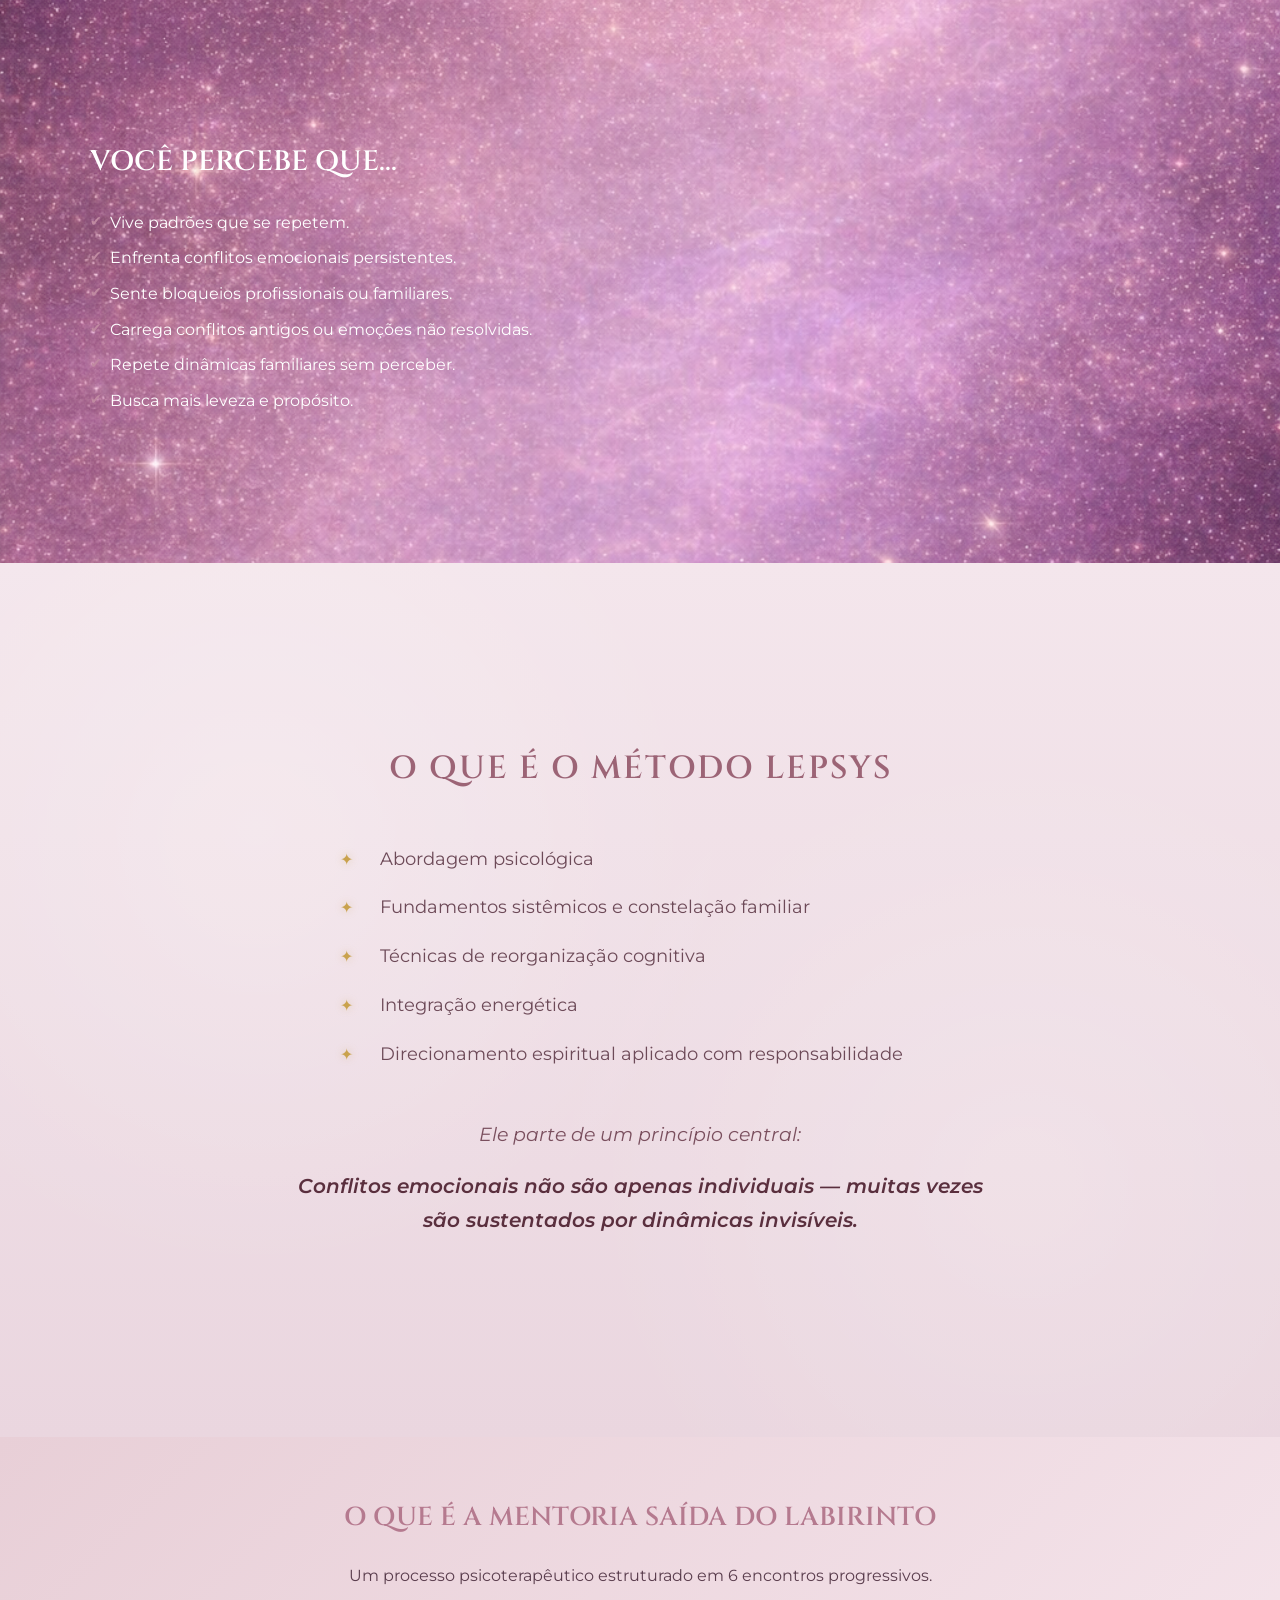
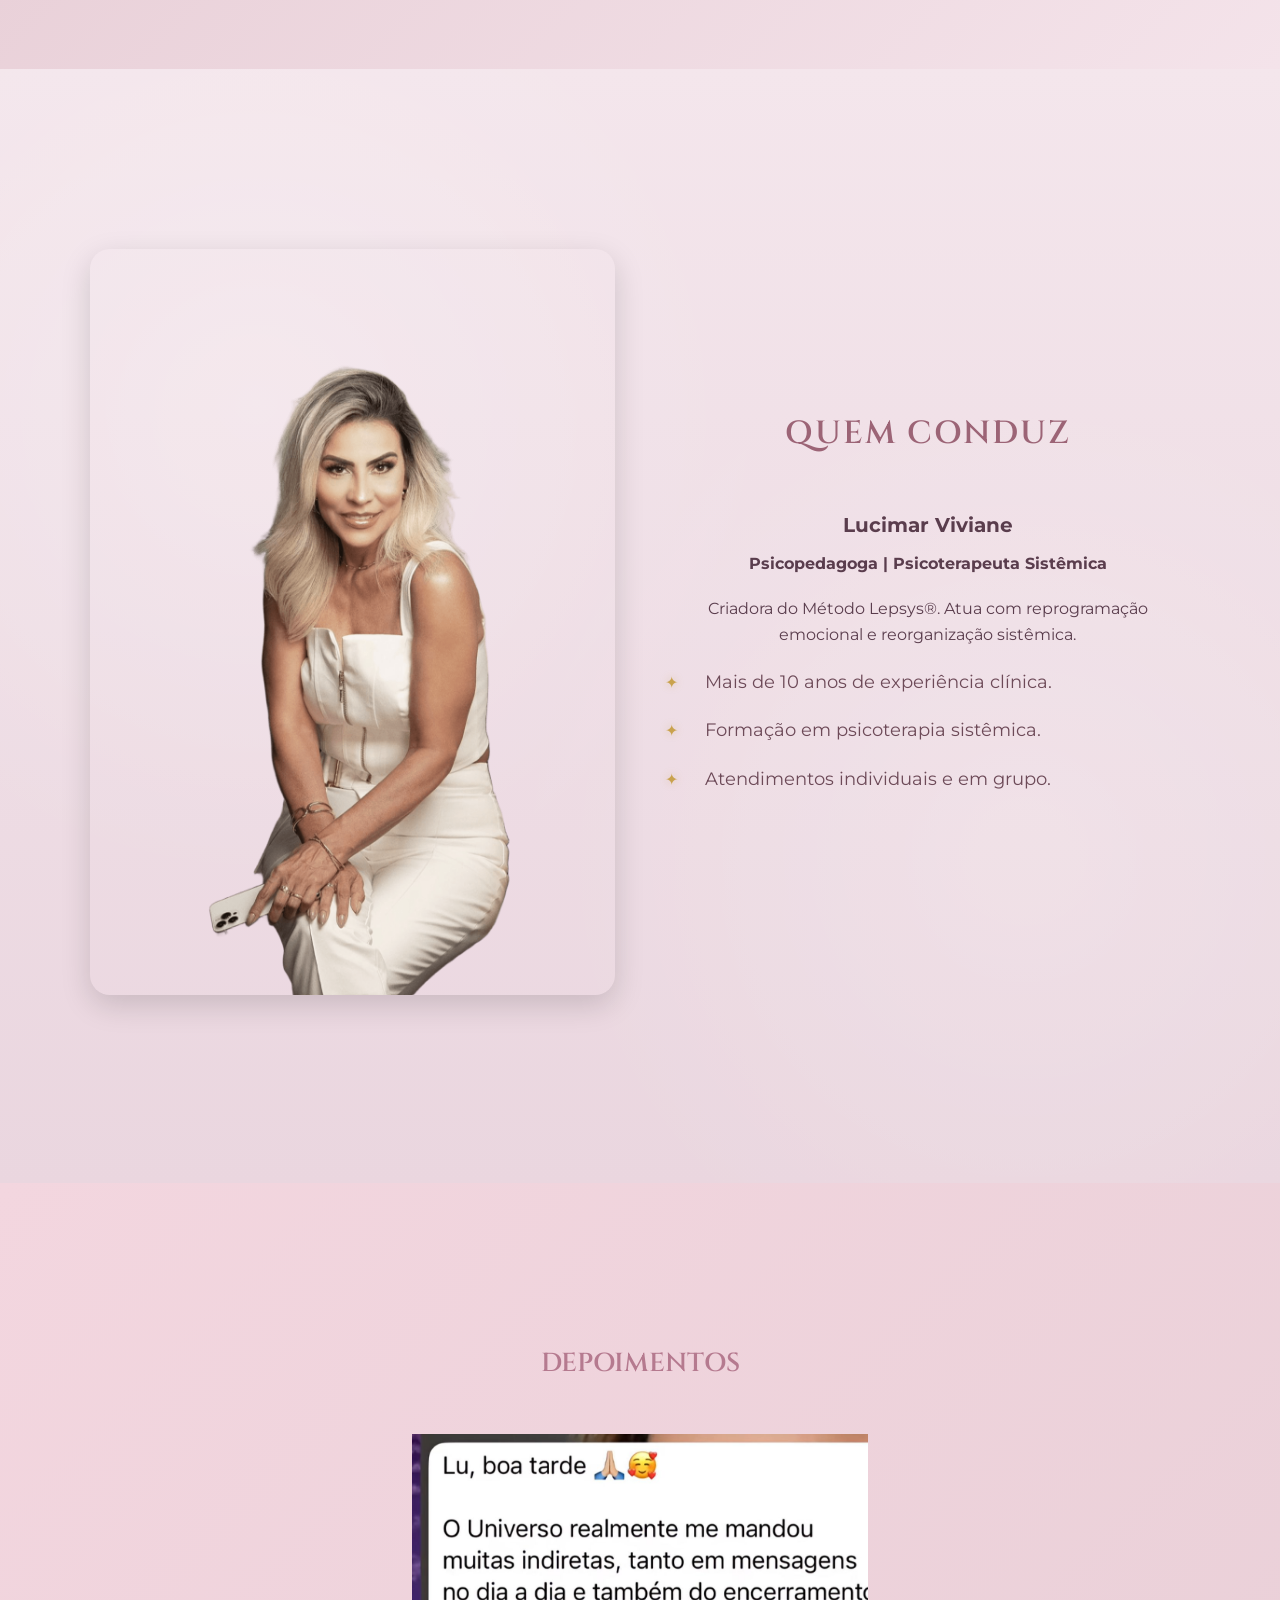
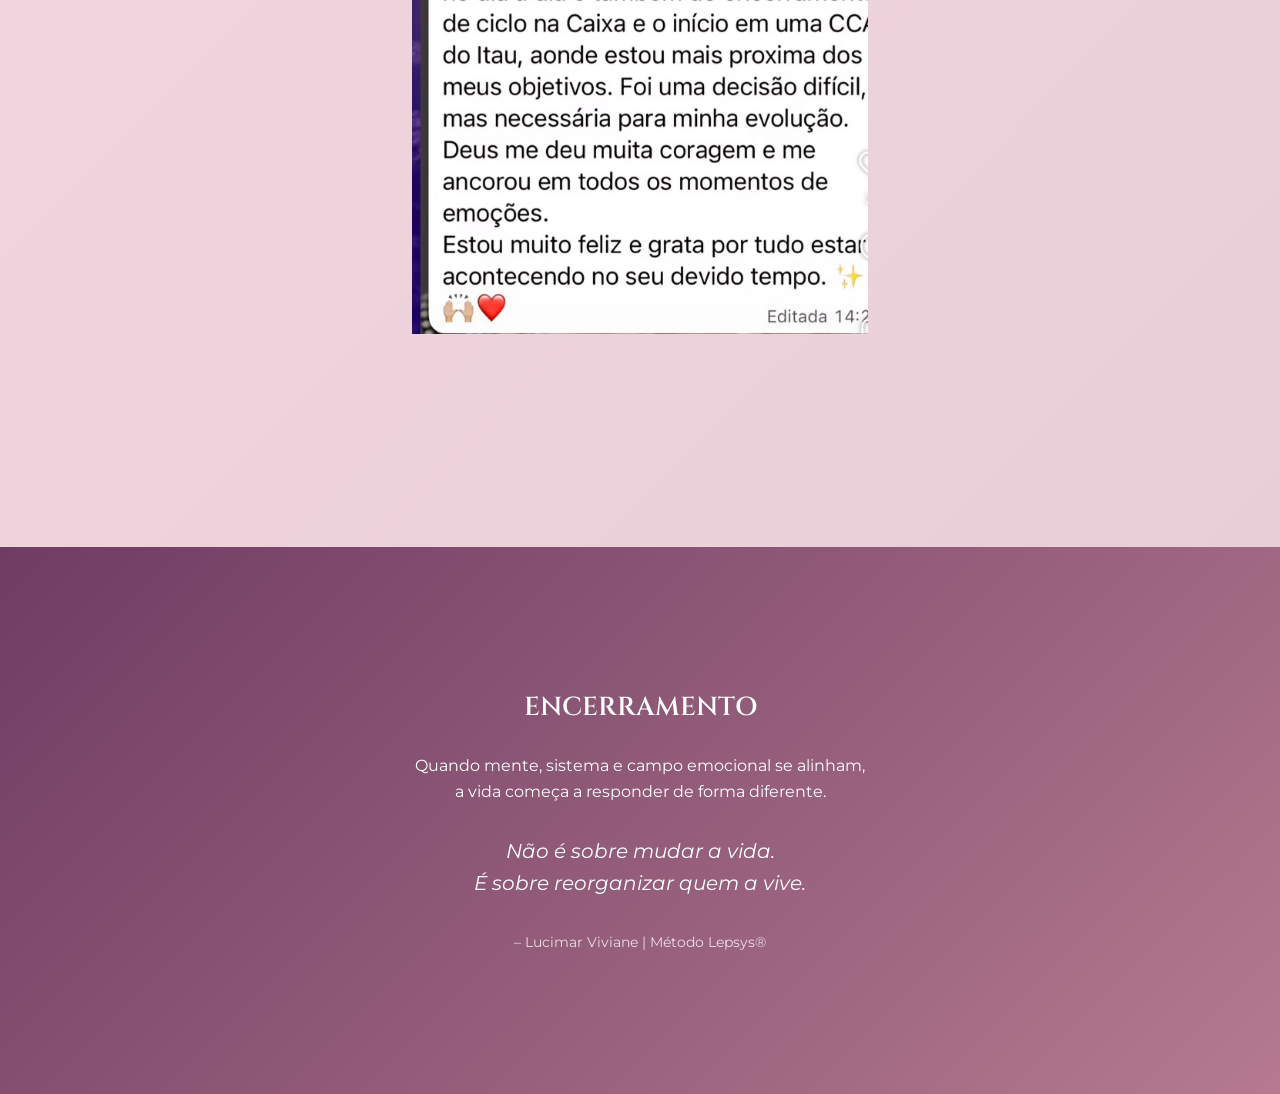
==== ProjetoLucimar/index.html @ 84b4dc37 "Iniciando o codigo" ====
<!DOCTYPE html>
<html lang="pt-br">

<head>
    <meta charset="UTF-8">
    <title>Método Lepsys</title>
    <link rel="stylesheet" href="style.css">
    <meta name="viewport" content="width=device-width, initial-scale=1.0">

    <!-- Google Fonts -->
    <link
        href="https://fonts.googleapis.com/css2?family=Cinzel:wght@400;600&family=Montserrat:wght@300;400;500&display=swap"
        rel="stylesheet">

    <!-- Plyr CSS -->
    <link rel="stylesheet" href="https://cdn.plyr.io/3.7.8/plyr.css" />
</head>

<body>

    <!-- HERO -->
    <section class="hero back1">
        <div class="container hero-content">
            <div class="text">
                <h1>VOCÊ PERCEBE QUE...</h1>
                <ul>
                    <li>Vive padrões que se repetem.</li>
                    <li>Enfrenta conflitos emocionais persistentes.</li>
                    <li>Sente bloqueios profissionais ou familiares.</li>
                    <li>Carrega conflitos antigos ou emoções não resolvidas.</li>
                    <li>Repete dinâmicas familiares sem perceber.</li>
                    <li>Busca mais leveza e propósito.</li>
                </ul>
            </div>
        </div>
    </section>

    <!-- MÉTODO -->
    <section class="section light">
        <div class="container">
            <h2>O QUE É O MÉTODO LEPSYS</h2>
            <ul class="list">
                <li>Abordagem psicológica</li>
                <li>Fundamentos sistêmicos e constelação familiar</li>
                <li>Técnicas de reorganização cognitiva</li>
                <li>Integração energética</li>
                <li>Direcionamento espiritual aplicado com responsabilidade</li>
            </ul>

            <p class="principio">
                Ele parte de um princípio central:<br>
                <strong>Conflitos emocionais não são apenas individuais — muitas vezes são sustentados por dinâmicas invisíveis.</strong>
            </p>
        </div>
    </section>

    <!-- MENTORIA -->
    <section class="section gradient">
        <div class="container">
            <h2>O QUE É A MENTORIA SAÍDA DO LABIRINTO</h2>
            <p>
                Um processo psicoterapêutico estruturado em 6 encontros progressivos.
            </p>
        </div>
    </section>

    <!-- QUEM CONDUZ -->
    <section class="section light">
        <div class="container grid">
            <div class="image">
                <img src="../FotoUsar.png" alt="Foto profissional">
            </div>
            <div>
                <h2>QUEM CONDUZ</h2>
                <h3>Lucimar Viviane</h3>
                <p><strong>Psicopedagoga | Psicoterapeuta Sistêmica</strong></p>
                <p>
                    Criadora do Método Lepsys®. Atua com reprogramação emocional
                    e reorganização sistêmica.
                </p>
                <ul class="list">
                    <li>Mais de 10 anos de experiência clínica.</li>
                    <li>Formação em psicoterapia sistêmica.</li>
                    <li>Atendimentos individuais e em grupo.</li>
                </ul>
            </div>
        </div>
    </section>

    <!-- DEPOIMENTOS -->
    <section class="depoimentos">
        <div class="container">
            <h2>DEPOIMENTOS</h2>

            <div class="slider">

                <div class="slide active">
                    <img src="../depoimentos/img1.jpeg">
                </div>

                <div class="slide">
                    <video class="plyr-video" playsinline>
                        <source src="../depoimentos/video.mp4" type="video/mp4">
                    </video>
                </div>

                <div class="slide">
                    <p>"Foi um divisor de águas na minha vida pessoal e profissional."</p>
                    <span>– Juliana M.</span>
                </div>

            </div>

            <div class="dots"></div>
        </div>
    </section>

    <!-- Scripts -->
    <script src="https://cdn.plyr.io/3.7.8/plyr.js"></script>
    <script src="depoimentos.js"></script>

    <!-- ENCERRAMENTO -->
    <section class="footer-cta back1">
        <div class="container">
            <h2>ENCERRAMENTO</h2>
            <p>
                Quando mente, sistema e campo emocional se alinham,<br>
                a vida começa a responder de forma diferente.
            </p>
            <blockquote>
                Não é sobre mudar a vida.<br>
                É sobre reorganizar quem a vive.
            </blockquote>
            <span>– Lucimar Viviane | Método Lepsys®</span>
        </div>
    </section>

</body>
</html>
---- ProjetoLucimar/style.css ----
/* ============================= */
/* RESET */
/* ============================= */

* {
  margin: 0;
  padding: 0;
  box-sizing: border-box;
}

/* ============================= */
/* BODY */
/* ============================= */

body {
  font-family: 'Montserrat', sans-serif;
  color: #5a3d4d;
  background: #f8f4f6;
  line-height: 1.6;
}

/* ============================= */
/* CONTAINER */
/* ============================= */

.container {
  width: 90%;
  max-width: 1100px;
  margin: auto;
  padding: 60px 0;
}

/* ============================= */
/* TÍTULOS */
/* ============================= */

h1, h2 {
  font-family: 'Cinzel', serif;
  font-weight: 600;
  margin-bottom: 25px;
}

h1 {
  font-size: 28px;
  color: #fff;
}

h2 {
  font-size: 26px;
  text-align: center;
  color: #b57a8f;
}

h3 {
  font-size: 20px;
  margin-bottom: 10px;
}

/* ============================= */
/* LISTAS */
/* ============================= */

ul {
  list-style: none;
}

ul li {
  margin-bottom: 10px;
  padding-left: 20px;
  position: relative;
}

ul li::before {
  content: "✔";
  position: absolute;
  left: 0;
  color: #c08aa1;
  font-size: 14px;
}

/* ============================= */
/* HERO */
/* ============================= */

.hero {
  background: linear-gradient(135deg, #6f3c63, #b57a8f);
  padding: 80px 0;
}

.hero-content {
  display: flex;
  align-items: center;
  justify-content: space-between;
  gap: 40px;
}

.hero .text {
  flex: 1;
  color: white;
}

.hero .image img {
  width: 320px;
  border-radius: 20px;
  box-shadow: 0 10px 30px rgba(0,0,0,0.3);
}

/* ============================= */
/* SEÇÕES */
/* ============================= */

/* ============================= */
/* SEÇÃO MÉTODO LEPSYS PREMIUM */
/* ============================= */

.section.light {
  background: linear-gradient(180deg, #f4e6ec 0%, #ead6df 100%);
  padding: 120px 0;
  text-align: center;
  position: relative;
}

/* leve textura suave */
.section.light::before {
  content: "";
  position: absolute;
  inset: 0;
  background: radial-gradient(circle at 20% 30%, rgba(255,255,255,0.4), transparent 40%),
              radial-gradient(circle at 80% 70%, rgba(255,255,255,0.3), transparent 40%);
  opacity: 0.6;
  pointer-events: none;
}

/* container acima da textura */
.section.light .container {
  position: relative;
  z-index: 2;
}

/* TÍTULO */
.section.light h2 {
  font-size: 32px;
  letter-spacing: 2px;
  color: #9c6476;
  margin-bottom: 50px;
}

/* LISTA CENTRALIZADA */
.section.light .list {
  max-width: 600px;
  margin: 0 auto 50px;
  text-align: left;
}

/* ITENS */
.section.light .list li {
  font-size: 18px;
  margin-bottom: 20px;
  padding-left: 40px;
  position: relative;
  color: #6d4a58;
}

/* ÍCONE DOURADO PREMIUM */
.section.light .list li::before {
  content: "✦";
  position: absolute;
  left: 0;
  top: 2px;
  font-size: 16px;
  color: #c9a24d;
  text-shadow: 0 0 8px rgba(201,162,77,0.4);
}

/* PRINCÍPIO */
.principio {
  max-width: 750px;
  margin: 50px auto 0;
  font-style: italic;
  font-size: 19px;
  color: #7a4f5e;
  line-height: 1.7;
}

/* FRASE DESTACADA */
.principio strong {
  display: block;
  margin-top: 18px;
  font-weight: 600;
  color: #5a2f3e;
  font-size: 20px;
}

.section.gradient {
  background: linear-gradient(135deg, #e8cfd7, #f4e3ea);
  text-align: center;
}

.section p {
  max-width: 700px;
  margin: 0 auto 20px;
  text-align: center;
}

.principio {
  margin-top: 30px;
  font-style: italic;
}

/* Fundo personalizado opcional */
.back1 {
  background-image: url("../backgorund1.png");
  background-size: cover;
  background-position: center;
  background-repeat: no-repeat;
}

/* ============================= */
/* GRID */
/* ============================= */

.grid {
  display: grid;
  grid-template-columns: 1fr 1fr;
  gap: 50px;
  align-items: center;
}

.grid img {
  width: 100%;
  border-radius: 20px;
  box-shadow: 0 10px 30px rgba(0,0,0,0.15);
}

/* ============================= */
/* DEPOIMENTOS */
/* ============================= */

.depoimentos {
  background: linear-gradient(135deg, #f3d6df, #e8cfd7);
  text-align: center;
  padding: 100px 0;
  position: relative;
}

.slider {
  position: relative;
  max-width: 700px;
  margin: 50px auto 0;
  min-height: 250px;
}

.slide {
  position: absolute;
  width: 100%;
  opacity: 0;
  pointer-events: none; /* impede clique quando invisível */
  transition: opacity 0.6s ease;
}

.slide.active {
  opacity: 1;
  position: relative;
  pointer-events: auto; /* permite clique no ativo */
  z-index: 2;
}

/* Texto */
.slide p {
  font-size: 20px;
  font-style: italic;
  margin-bottom: 15px;
}

.slide span {
  font-weight: 500;
  color: #6f3c63;
}

/* Imagem */
.slide img {
  width: 100%;
  height: auto;
  max-height: 500px;
  object-fit: contain;
  border-radius: 15px;
  margin-bottom: 15px;
}

/* Vídeo */
.slide video {
  width: 100%;
  aspect-ratio: 16 / 9;
  border-radius: 15px;
  background: black;
}

/* DOTS */

.dots {
  margin-top: 30px;
}

.dots button {
  height: 12px;
  width: 12px;
  margin: 0 6px;
  border-radius: 50%;
  border: none;
  background: #c8a6b6;
  cursor: pointer;
  transition: background 0.3s ease;
}

.dots button.active {
  background: #6f3c63;
}

/* ============================= */
/* FOOTER CTA */
/* ============================= */

.footer-cta {
  background: linear-gradient(135deg, #6f3c63, #b57a8f);
  color: white;
  text-align: center;
  padding: 80px 0;
}

.footer-cta h2 {
  color: white;
}

.footer-cta blockquote {
  margin: 30px 0;
  font-size: 20px;
  font-style: italic;
}

.footer-cta span {
  font-size: 14px;
  opacity: 0.8;
}

/* ============================= */
/* RESPONSIVO */
/* ============================= */

@media (max-width: 900px) {
  .hero-content {
    flex-direction: column;
    text-align: center;
  }

  .grid {
    grid-template-columns: 1fr;
  }

  .hero .image img {
    width: 250px;
  }

  .slider {
    min-height: 200px;
  }

  .slide p {
    font-size: 16px;
  }
}

/* ============================= */
/* PLYR CUSTOM */
/* ============================= */

.plyr {
  border-radius: 15px;
  overflow: hidden;
  box-shadow: 0 15px 40px rgba(0,0,0,0.25);
}

.plyr--video {
  background: black;
}

:root {
  --plyr-color-main: #6f3c63;
}
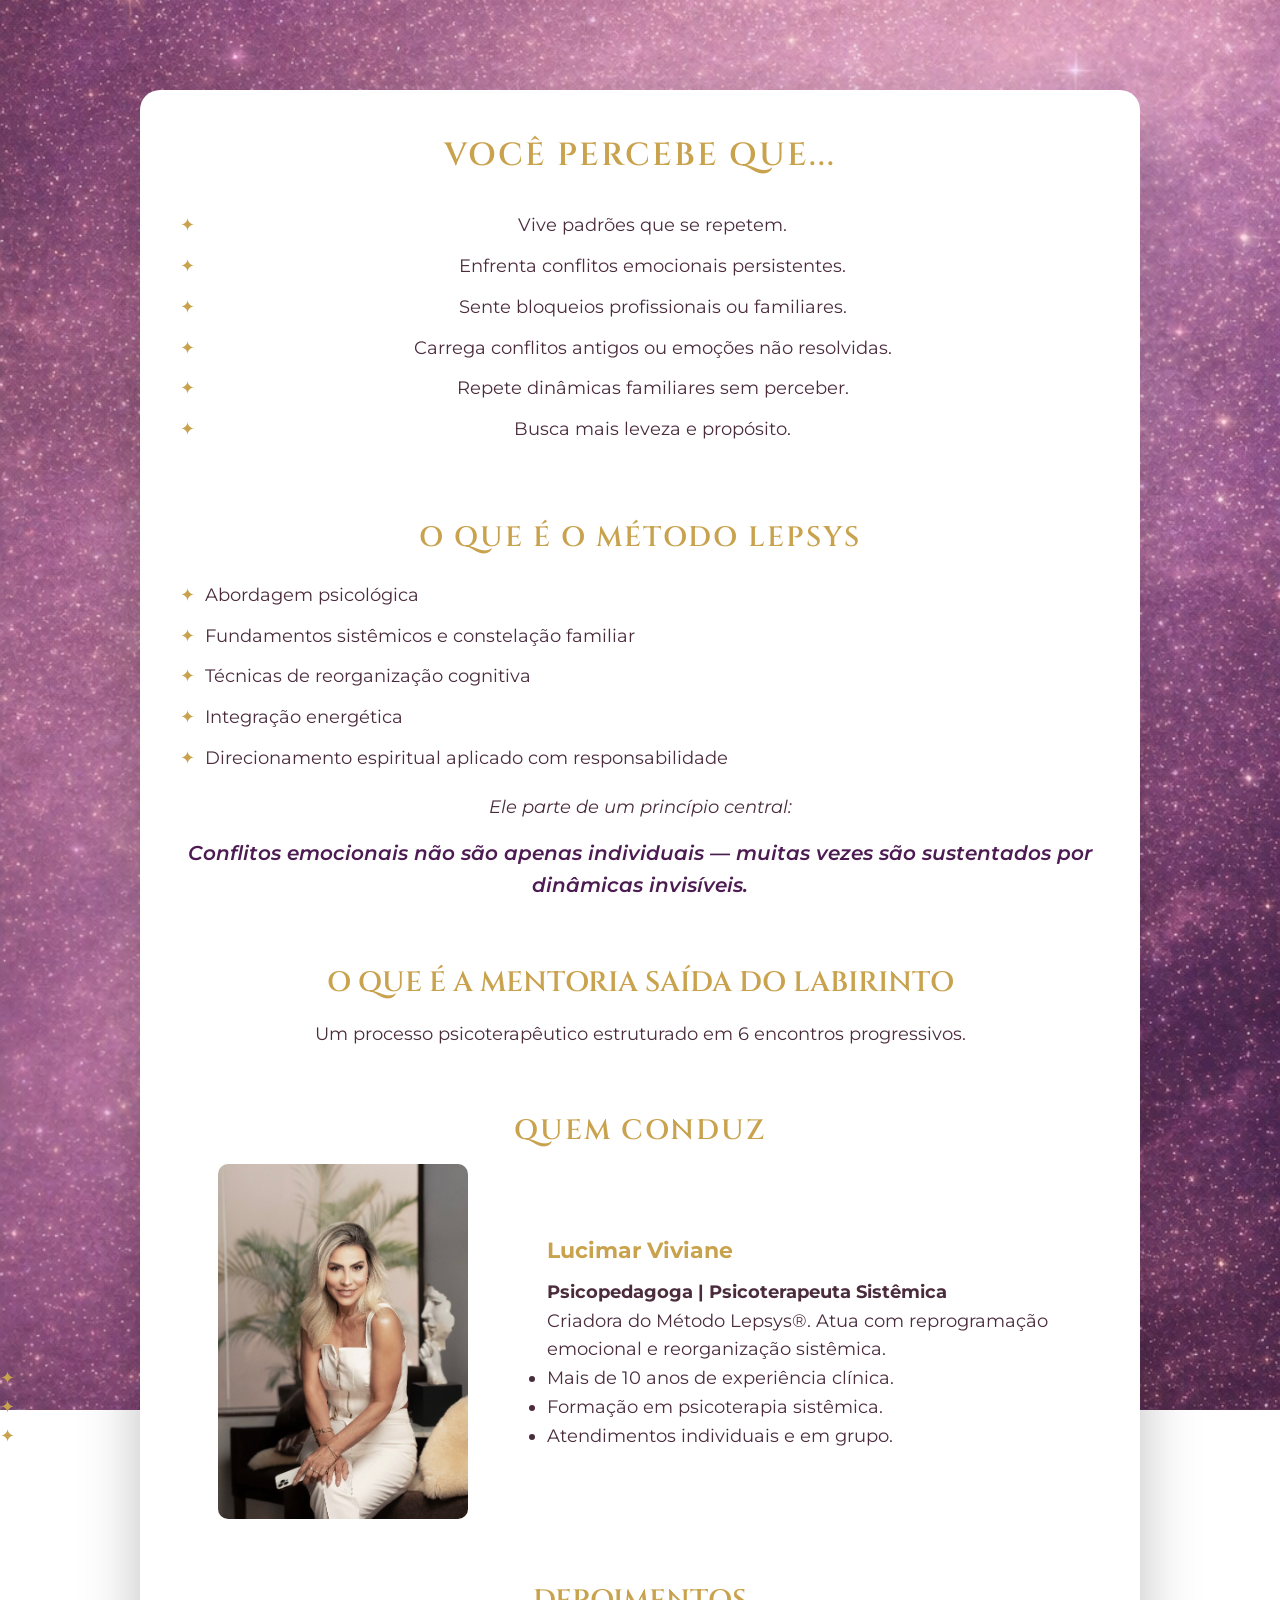
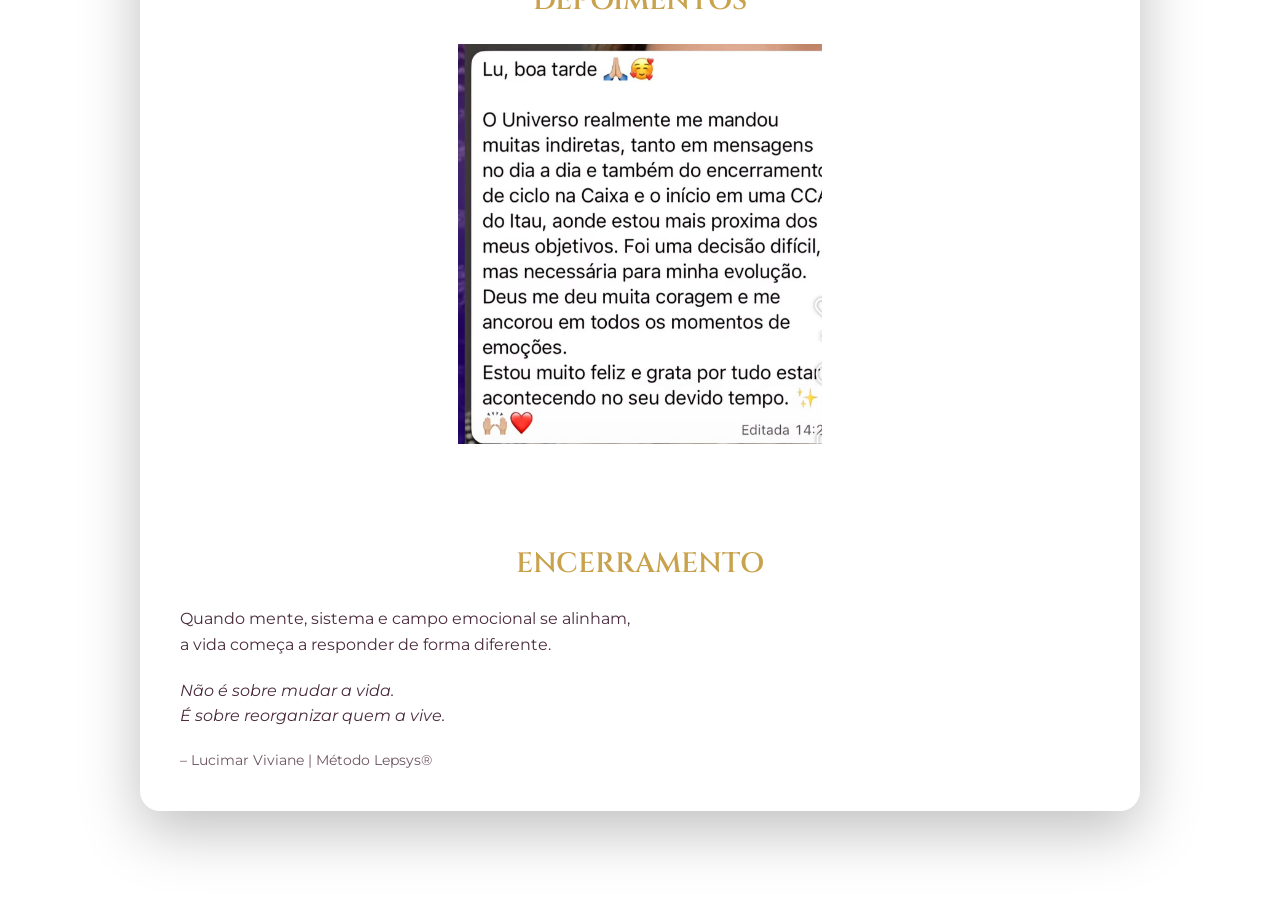
==== commit a154e829: "phase 2" ====
--- a/ProjetoLucimar/index.html
+++ b/ProjetoLucimar/index.html
@@ -4,24 +4,25 @@
 <head>
     <meta charset="UTF-8">
     <title>Método Lepsys</title>
-    <link rel="stylesheet" href="style.css">
     <meta name="viewport" content="width=device-width, initial-scale=1.0">
 
     <!-- Google Fonts -->
-    <link
-        href="https://fonts.googleapis.com/css2?family=Cinzel:wght@400;600&family=Montserrat:wght@300;400;500&display=swap"
+    <link href="https://fonts.googleapis.com/css2?family=Cinzel:wght@400;600&family=Montserrat:wght@300;400;500&display=swap"
         rel="stylesheet">
 
     <!-- Plyr CSS -->
     <link rel="stylesheet" href="https://cdn.plyr.io/3.7.8/plyr.css" />
+    <link rel="stylesheet" href="style.css">
 </head>
 
 <body>
 
-    <!-- HERO -->
-    <section class="hero back1">
-        <div class="container hero-content">
-            <div class="text">
+    <!-- BLOCO ÚNICO BRANCO -->
+    <section class="single-block">
+        <div class="container">
+
+            <!-- HERO -->
+            <div class="hero">
                 <h1>VOCÊ PERCEBE QUE...</h1>
                 <ul>
                     <li>Vive padrões que se repetem.</li>
@@ -32,108 +33,98 @@
                     <li>Busca mais leveza e propósito.</li>
                 </ul>
             </div>
-        </div>
-    </section>
 
-    <!-- MÉTODO -->
-    <section class="section light">
-        <div class="container">
-            <h2>O QUE É O MÉTODO LEPSYS</h2>
-            <ul class="list">
-                <li>Abordagem psicológica</li>
-                <li>Fundamentos sistêmicos e constelação familiar</li>
-                <li>Técnicas de reorganização cognitiva</li>
-                <li>Integração energética</li>
-                <li>Direcionamento espiritual aplicado com responsabilidade</li>
-            </ul>
+            <!-- MÉTODO -->
+            <div class="metodo">
+                <h2>O QUE É O MÉTODO LEPSYS</h2>
+                <ul class="list">
+                    <li>Abordagem psicológica</li>
+                    <li>Fundamentos sistêmicos e constelação familiar</li>
+                    <li>Técnicas de reorganização cognitiva</li>
+                    <li>Integração energética</li>
+                    <li>Direcionamento espiritual aplicado com responsabilidade</li>
+                </ul>
 
-            <p class="principio">
-                Ele parte de um princípio central:<br>
-                <strong>Conflitos emocionais não são apenas individuais — muitas vezes são sustentados por dinâmicas invisíveis.</strong>
-            </p>
-        </div>
-    </section>
-
-    <!-- MENTORIA -->
-    <section class="section gradient">
-        <div class="container">
-            <h2>O QUE É A MENTORIA SAÍDA DO LABIRINTO</h2>
-            <p>
-                Um processo psicoterapêutico estruturado em 6 encontros progressivos.
-            </p>
-        </div>
-    </section>
-
-    <!-- QUEM CONDUZ -->
-    <section class="section light">
-        <div class="container grid">
-            <div class="image">
-                <img src="../FotoUsar.png" alt="Foto profissional">
-            </div>
-            <div>
-                <h2>QUEM CONDUZ</h2>
-                <h3>Lucimar Viviane</h3>
-                <p><strong>Psicopedagoga | Psicoterapeuta Sistêmica</strong></p>
-                <p>
-                    Criadora do Método Lepsys®. Atua com reprogramação emocional
-                    e reorganização sistêmica.
+                <p class="principio">
+                    Ele parte de um princípio central:<br>
+                    <strong>Conflitos emocionais não são apenas individuais — muitas vezes são sustentados por dinâmicas invisíveis.</strong>
                 </p>
-                <ul class="list">
-                    <li>Mais de 10 anos de experiência clínica.</li>
-                    <li>Formação em psicoterapia sistêmica.</li>
-                    <li>Atendimentos individuais e em grupo.</li>
-                </ul>
-            </div>
-        </div>
-    </section>
-
-    <!-- DEPOIMENTOS -->
-    <section class="depoimentos">
-        <div class="container">
-            <h2>DEPOIMENTOS</h2>
-
-            <div class="slider">
-
-                <div class="slide active">
-                    <img src="../depoimentos/img1.jpeg">
-                </div>
-
-                <div class="slide">
-                    <video class="plyr-video" playsinline>
-                        <source src="../depoimentos/video.mp4" type="video/mp4">
-                    </video>
-                </div>
-
-                <div class="slide">
-                    <p>"Foi um divisor de águas na minha vida pessoal e profissional."</p>
-                    <span>– Juliana M.</span>
-                </div>
-
             </div>
 
-            <div class="dots"></div>
+            <!-- MENTORIA -->
+            <div class="mentoria">
+                <h2>O QUE É A MENTORIA SAÍDA DO LABIRINTO</h2>
+                <p>Um processo psicoterapêutico estruturado em 6 encontros progressivos.</p>
+            </div>
+
+            <!-- QUEM CONDUZ -->
+            <div class="quem-conduz">
+                <h2>QUEM CONDUZ</h2>
+                <div class="grid">
+                    <div class="image">
+                        <img src="../foto2.jpeg" alt="Foto profissional">
+                    </div>
+                    <div class="info">
+                        <h3>Lucimar Viviane</h3>
+                        <p><strong>Psicopedagoga | Psicoterapeuta Sistêmica</strong></p>
+                        <p>Criadora do Método Lepsys®. Atua com reprogramação emocional e reorganização sistêmica.</p>
+                        <ul class="list">
+                            <li>Mais de 10 anos de experiência clínica.</li>
+                            <li>Formação em psicoterapia sistêmica.</li>
+                            <li>Atendimentos individuais e em grupo.</li>
+                        </ul>
+                    </div>
+                </div>
+            </div>
+
+            <!-- DEPOIMENTOS -->
+            <div class="depoimentos">
+                <h2>DEPOIMENTOS</h2>
+                <div class="slider">
+                    <div class="slide active">
+                        <img src="../depoimentos/img1.jpeg">
+                    </div>
+                    <div class="slide">
+                        <video class="plyr-video" playsinline>
+                            <source src="../depoimentos/video.mp4" type="video/mp4">
+                        </video>
+                    </div>
+                    <div class="slide">
+                        <img src="../depoimentos/img2.jpeg">
+                    </div>
+                    <div class="slide">
+                        <video class="plyr-video" playsinline>
+                            <source src="../depoimentos/video2.mp4" type="video/mp4">
+                        </video>
+                    </div>
+                    <div class="slide">
+                        <img src="../depoimentos/img3.jpeg">
+                    </div>
+                    <div class="slide">
+                        <img src="../depoimentos/img4.jpeg">
+                    </div>
+                </div>
+                <div class="dots"></div>
+            </div>
+
+            <!-- ENCERRAMENTO -->
+            <div class="encerramento">
+                <h2>ENCERRAMENTO</h2>
+                <p>Quando mente, sistema e campo emocional se alinham,<br>
+                    a vida começa a responder de forma diferente.
+                </p>
+                <blockquote>
+                    Não é sobre mudar a vida.<br>
+                    É sobre reorganizar quem a vive.
+                </blockquote>
+                <span>– Lucimar Viviane | Método Lepsys®</span>
+            </div>
+
         </div>
     </section>
 
     <!-- Scripts -->
     <script src="https://cdn.plyr.io/3.7.8/plyr.js"></script>
     <script src="depoimentos.js"></script>
-
-    <!-- ENCERRAMENTO -->
-    <section class="footer-cta back1">
-        <div class="container">
-            <h2>ENCERRAMENTO</h2>
-            <p>
-                Quando mente, sistema e campo emocional se alinham,<br>
-                a vida começa a responder de forma diferente.
-            </p>
-            <blockquote>
-                Não é sobre mudar a vida.<br>
-                É sobre reorganizar quem a vive.
-            </blockquote>
-            <span>– Lucimar Viviane | Método Lepsys®</span>
-        </div>
-    </section>
-
 </body>
 </html>
--- a/ProjetoLucimar/style.css
+++ b/ProjetoLucimar/style.css
@@ -1,7 +1,5 @@
 /* ============================= */
 /* RESET */
-/* ============================= */
-
 * {
   margin: 0;
   padding: 0;
@@ -10,266 +8,235 @@
 
 /* ============================= */
 /* BODY */
-/* ============================= */
-
 body {
   font-family: 'Montserrat', sans-serif;
-  color: #5a3d4d;
-  background: #f8f4f6;
+  background-image: url("../backgorund1.png"); /* fundo roxo/imagem */
+  background-size: cover;
+  background-position: center;
+  background-repeat: no-repeat;
+  background-attachment: fixed;
+  color: #4b2c3d;
   line-height: 1.6;
 }
 
 /* ============================= */
-/* CONTAINER */
-/* ============================= */
-
-.container {
-  width: 90%;
-  max-width: 1100px;
-  margin: auto;
-  padding: 60px 0;
-}
-
-/* ============================= */
-/* TÍTULOS */
-/* ============================= */
-
-h1, h2 {
-  font-family: 'Cinzel', serif;
-  font-weight: 600;
-  margin-bottom: 25px;
-}
-
-h1 {
-  font-size: 28px;
-  color: #fff;
-}
-
-h2 {
-  font-size: 26px;
-  text-align: center;
-  color: #b57a8f;
-}
-
-h3 {
-  font-size: 20px;
-  margin-bottom: 10px;
-}
-
-/* ============================= */
-/* LISTAS */
-/* ============================= */
-
-ul {
+/* BLOCO ÚNICO */
+.single-block {
+  padding: 50px 20px;
+}
+
+.single-block .container {
+  max-width: 1000px;
+  margin: 40px auto;
+  padding: 40px;
+  background: #ffffff;
+  border-radius: 20px;
+  box-shadow: 0 20px 60px rgba(0,0,0,0.25);
+  overflow: hidden;
+  color: #4b2c3d;
+  display: flex;
+  flex-direction: column;
+  gap: 60px; /* aumenta espaço entre seções */
+}
+
+/* ============================= */
+/* HERO */
+.hero {
+  text-align: center;
+}
+
+.hero h1 {
+  font-family: 'Cinzel', serif;
+  font-weight: 600;
+  font-size: 32px;
+  color: #c9a24d; /* dourado */
+  margin-bottom: 30px;
+  letter-spacing: 2px;
+}
+
+.hero ul {
+  padding-left: 0;
   list-style: none;
 }
 
-ul li {
-  margin-bottom: 10px;
-  padding-left: 20px;
+.hero ul li {
+  margin-bottom: 12px;
+  padding-left: 25px;
   position: relative;
-}
-
-ul li::before {
-  content: "✔";
-  position: absolute;
-  left: 0;
-  color: #c08aa1;
-  font-size: 14px;
-}
-
-/* ============================= */
-/* HERO */
-/* ============================= */
-
-.hero {
-  background: linear-gradient(135deg, #6f3c63, #b57a8f);
-  padding: 80px 0;
-}
-
-.hero-content {
-  display: flex;
-  align-items: center;
-  justify-content: space-between;
-  gap: 40px;
-}
-
-.hero .text {
-  flex: 1;
-  color: white;
-}
-
-.hero .image img {
-  width: 320px;
-  border-radius: 20px;
-  box-shadow: 0 10px 30px rgba(0,0,0,0.3);
-}
-
-/* ============================= */
-/* SEÇÕES */
-/* ============================= */
-
-/* ============================= */
-/* SEÇÃO MÉTODO LEPSYS PREMIUM */
-/* ============================= */
-
-.section.light {
-  background: linear-gradient(180deg, #f4e6ec 0%, #ead6df 100%);
-  padding: 120px 0;
-  text-align: center;
-  position: relative;
-}
-
-/* leve textura suave */
-.section.light::before {
-  content: "";
-  position: absolute;
-  inset: 0;
-  background: radial-gradient(circle at 20% 30%, rgba(255,255,255,0.4), transparent 40%),
-              radial-gradient(circle at 80% 70%, rgba(255,255,255,0.3), transparent 40%);
-  opacity: 0.6;
-  pointer-events: none;
-}
-
-/* container acima da textura */
-.section.light .container {
-  position: relative;
-  z-index: 2;
-}
-
-/* TÍTULO */
-.section.light h2 {
-  font-size: 32px;
-  letter-spacing: 2px;
-  color: #9c6476;
-  margin-bottom: 50px;
-}
-
-/* LISTA CENTRALIZADA */
-.section.light .list {
-  max-width: 600px;
-  margin: 0 auto 50px;
-  text-align: left;
-}
-
-/* ITENS */
-.section.light .list li {
-  font-size: 18px;
-  margin-bottom: 20px;
-  padding-left: 40px;
-  position: relative;
-  color: #6d4a58;
-}
-
-/* ÍCONE DOURADO PREMIUM */
-.section.light .list li::before {
+  font-size: 18px;
+  color: #4b2c3d;
+}
+
+.hero ul li::before {
   content: "✦";
   position: absolute;
   left: 0;
-  top: 2px;
-  font-size: 16px;
   color: #c9a24d;
-  text-shadow: 0 0 8px rgba(201,162,77,0.4);
-}
-
-/* PRINCÍPIO */
+}
+
+/* ============================= */
+/* MÉTODO */
+.metodo h2 {
+  text-align: center;
+  font-family: 'Cinzel', serif;
+  font-weight: 600;
+  color: #c9a24d; /* dourado */
+  font-size: 28px;
+  margin-bottom: 20px;
+  letter-spacing: 2px;
+}
+
+.metodo ul {
+  list-style: none;
+  padding-left: 0;
+  margin-bottom: 20px;
+}
+
+.metodo ul li {
+  position: relative;
+  padding-left: 25px;
+  margin-bottom: 12px;
+  font-size: 18px;
+}
+
+.metodo ul li::before {
+  content: "✦";
+  position: absolute;
+  left: 0;
+  color: #c9a24d;
+}
+
 .principio {
-  max-width: 750px;
-  margin: 50px auto 0;
   font-style: italic;
-  font-size: 19px;
-  color: #7a4f5e;
-  line-height: 1.7;
-}
-
-/* FRASE DESTACADA */
+  font-size: 18px;
+  color: #4b2c3d;
+  line-height: 1.6;
+  text-align: center;
+}
+
 .principio strong {
   display: block;
-  margin-top: 18px;
-  font-weight: 600;
-  color: #5a2f3e;
+  margin-top: 15px;
+  font-weight: 600;
+  color: #4c1b52;
   font-size: 20px;
 }
 
-.section.gradient {
-  background: linear-gradient(135deg, #e8cfd7, #f4e3ea);
-  text-align: center;
-}
-
-.section p {
-  max-width: 700px;
-  margin: 0 auto 20px;
-  text-align: center;
-}
-
-.principio {
-  margin-top: 30px;
-  font-style: italic;
-}
-
-/* Fundo personalizado opcional */
-.back1 {
-  background-image: url("../backgorund1.png");
-  background-size: cover;
-  background-position: center;
-  background-repeat: no-repeat;
-}
-
-/* ============================= */
-/* GRID */
-/* ============================= */
-
-.grid {
-  display: grid;
-  grid-template-columns: 1fr 1fr;
-  gap: 50px;
+/* ============================= */
+/* MENTORIA */
+.mentoria h2 {
+  text-align: center;
+  font-family: 'Cinzel', serif;
+  font-weight: 600;
+  color: #c9a24d; /* dourado */
+  font-size: 28px;
+  margin-bottom: 15px;
+}
+
+.mentoria p {
+  text-align: center;
+  font-size: 18px;
+  color: #4b2c3d;
+}
+
+/* ============================= */
+/* QUEM CONDUZ */
+.quem-conduz h2 {
+  font-family: 'Cinzel', serif;
+  font-weight: 600;
+  color: #c9a24d; /* dourado */
+  font-size: 28px;
+  margin-bottom: 10px;
+  letter-spacing: 2px;
+  text-align: center; /* centraliza somente o título */
+}
+
+.quem-conduz .grid {
+  display: flex;
+  gap: 40px;
+  align-items: center; /* centraliza verticalmente imagem e texto */
+  justify-content: center; /* centraliza horizontalmente */
+  flex-wrap: wrap;
+  text-align: left;
+}
+
+.quem-conduz .image {
+  flex: 1 1 250px;
+  display: flex;
+  justify-content: center;
   align-items: center;
 }
 
-.grid img {
+.quem-conduz .image img {
   width: 100%;
-  border-radius: 20px;
-  box-shadow: 0 10px 30px rgba(0,0,0,0.15);
+  max-width: 250px;
+  border-radius: 10px;
+}
+
+.quem-conduz .info {
+  flex: 2 1 400px;
+}
+
+.quem-conduz h3 {
+  font-size: 22px;
+  color: #c9a24d;
+  margin-bottom: 10px;
+}
+
+.quem-conduz p, .quem-conduz ul li {
+  font-size: 18px;
+  color: #4b2c3d;
+}
+
+.quem-conduz ul li::before {
+  content: "✦";
+  color: #c9a24d;
+  position: absolute;
+  left: 0;
 }
 
 /* ============================= */
 /* DEPOIMENTOS */
-/* ============================= */
+.depoimentos h2 {
+  color: #c9a24d; /* título dourado */
+  text-align: center;
+  font-family: 'Cinzel', serif;
+  font-weight: 600;
+  font-size: 28px;
+  margin-bottom: 20px;
+}
 
 .depoimentos {
-  background: linear-gradient(135deg, #f3d6df, #e8cfd7);
-  text-align: center;
-  padding: 100px 0;
-  position: relative;
+  text-align: center;
 }
 
 .slider {
   position: relative;
-  max-width: 700px;
-  margin: 50px auto 0;
-  min-height: 250px;
+  max-width: 600px;
+  margin: 20px auto 0;
+  min-height: 200px;
 }
 
 .slide {
   position: absolute;
   width: 100%;
   opacity: 0;
-  pointer-events: none; /* impede clique quando invisível */
+  pointer-events: none;
   transition: opacity 0.6s ease;
 }
 
 .slide.active {
   opacity: 1;
   position: relative;
-  pointer-events: auto; /* permite clique no ativo */
+  pointer-events: auto;
   z-index: 2;
 }
 
-/* Texto */
 .slide p {
-  font-size: 20px;
+  font-size: 18px;
   font-style: italic;
-  margin-bottom: 15px;
+  color: #4b2c3d;
+  margin-bottom: 10px;
 }
 
 .slide span {
@@ -277,28 +244,18 @@
   color: #6f3c63;
 }
 
-/* Imagem */
-.slide img {
-  width: 100%;
-  height: auto;
-  max-height: 500px;
-  object-fit: contain;
-  border-radius: 15px;
-  margin-bottom: 15px;
-}
-
-/* Vídeo */
+.slide img,
 .slide video {
   width: 100%;
-  aspect-ratio: 16 / 9;
-  border-radius: 15px;
-  background: black;
+  max-height: 400px;
+  object-fit: contain;
+  border-radius: 10px;
+  margin-bottom: 10px;
 }
 
 /* DOTS */
-
 .dots {
-  margin-top: 30px;
+  margin-top: 20px;
 }
 
 .dots button {
@@ -307,61 +264,51 @@
   margin: 0 6px;
   border-radius: 50%;
   border: none;
-  background: #c8a6b6;
+  background: #e0c78a;
   cursor: pointer;
-  transition: background 0.3s ease;
+  transition: all 0.3s ease;
 }
 
 .dots button.active {
-  background: #6f3c63;
-}
-
-/* ============================= */
-/* FOOTER CTA */
-/* ============================= */
-
-.footer-cta {
-  background: linear-gradient(135deg, #6f3c63, #b57a8f);
-  color: white;
-  text-align: center;
-  padding: 80px 0;
-}
-
-.footer-cta h2 {
-  color: white;
-}
-
-.footer-cta blockquote {
-  margin: 30px 0;
-  font-size: 20px;
+  background: #c9a24d;
+  transform: scale(1.2);
+}
+
+/* ============================= */
+/* ENCERRAMENTO */
+.encerramento h2 {
+  color: #c9a24d; /* título dourado */
+  text-align: center;
+  font-family: 'Cinzel', serif;
+  font-weight: 600;
+  font-size: 28px;
+  margin-bottom: 20px;
+}
+
+.encerramento blockquote {
+  margin: 20px 0;
   font-style: italic;
 }
 
-.footer-cta span {
+.encerramento span {
+  display: block;
+  margin-top: 10px;
   font-size: 14px;
   opacity: 0.8;
+  color: #4b2c3d;
 }
 
 /* ============================= */
 /* RESPONSIVO */
-/* ============================= */
-
 @media (max-width: 900px) {
-  .hero-content {
+  .quem-conduz .grid {
     flex-direction: column;
-    text-align: center;
+    gap: 20px;
   }
 
-  .grid {
-    grid-template-columns: 1fr;
-  }
-
-  .hero .image img {
-    width: 250px;
-  }
-
-  .slider {
-    min-height: 200px;
+  .slide img,
+  .slide video {
+    max-height: 300px;
   }
 
   .slide p {
@@ -371,18 +318,12 @@
 
 /* ============================= */
 /* PLYR CUSTOM */
-/* ============================= */
-
 .plyr {
-  border-radius: 15px;
+  border-radius: 10px;
   overflow: hidden;
-  box-shadow: 0 15px 40px rgba(0,0,0,0.25);
-}
-
-.plyr--video {
-  background: black;
+  box-shadow: 0 10px 30px rgba(0,0,0,0.3);
 }
 
 :root {
-  --plyr-color-main: #6f3c63;
+  --plyr-color-main: #c9a24d;
 }
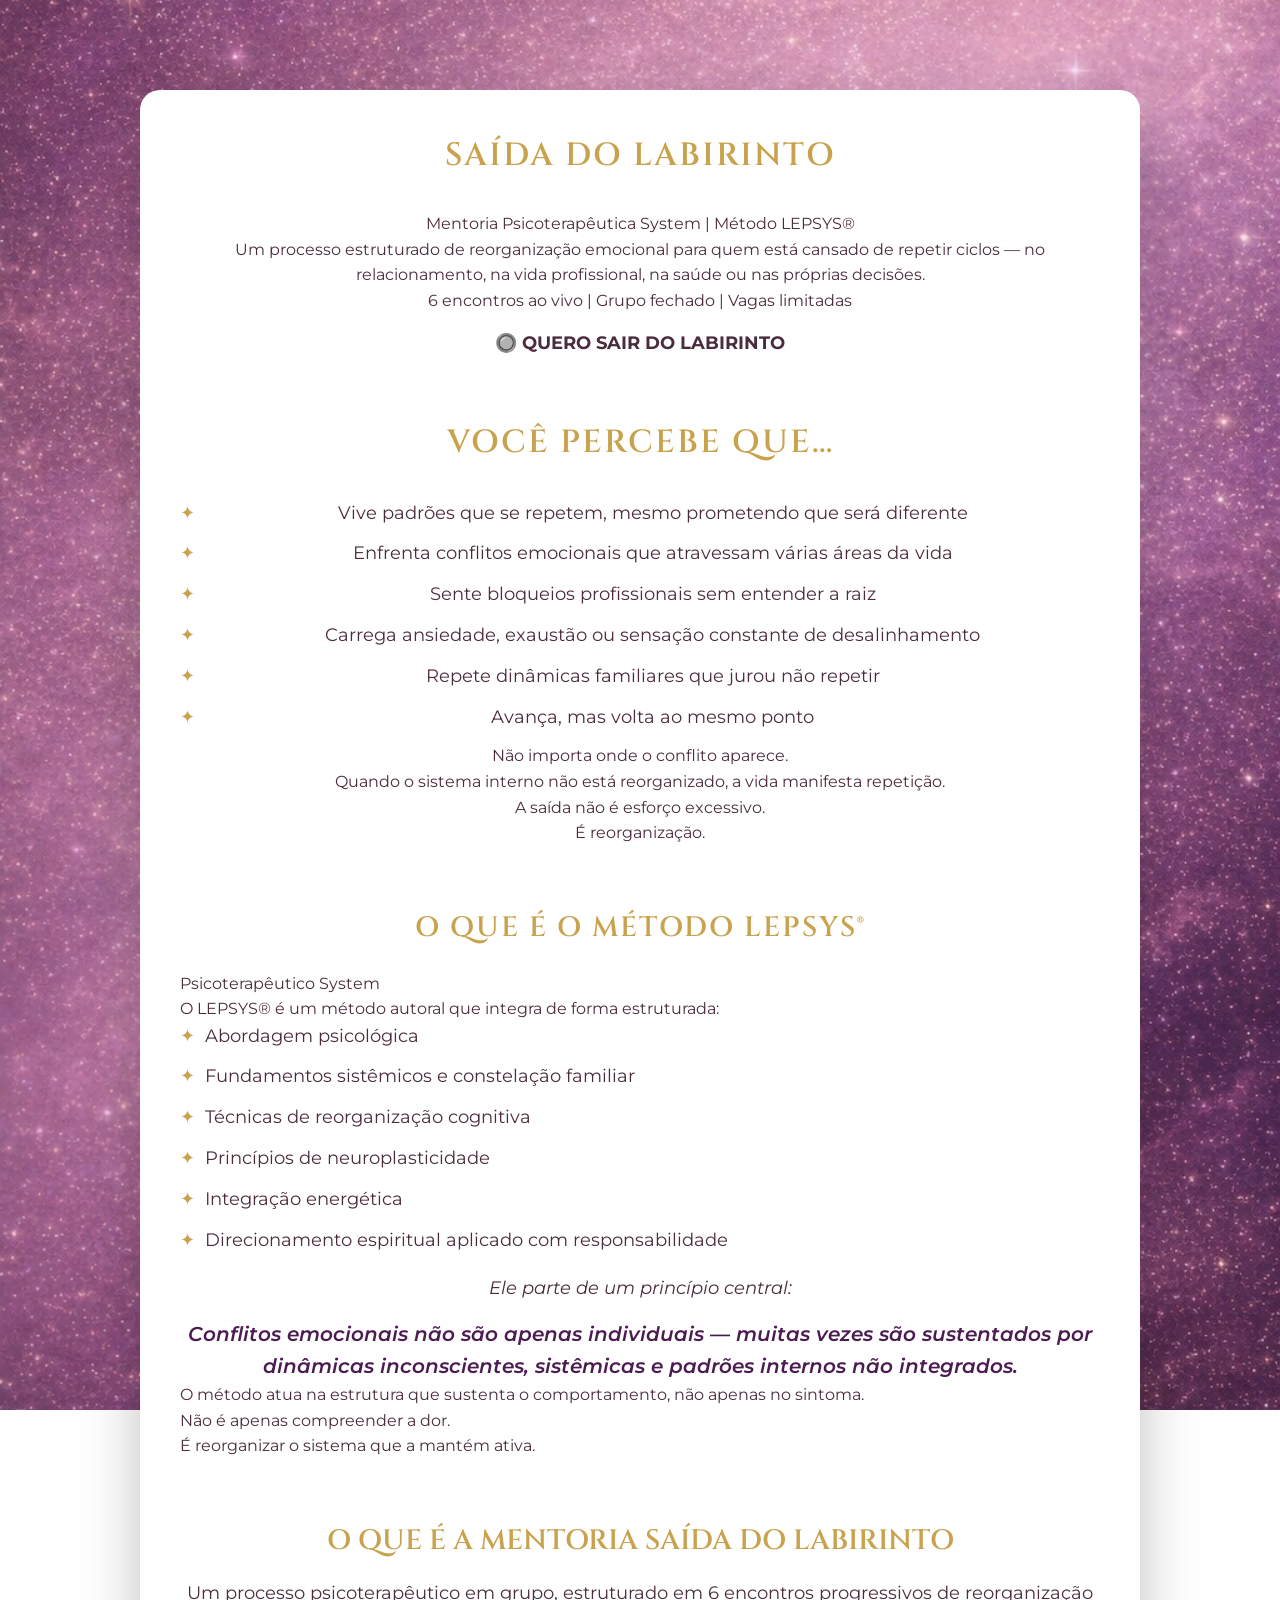
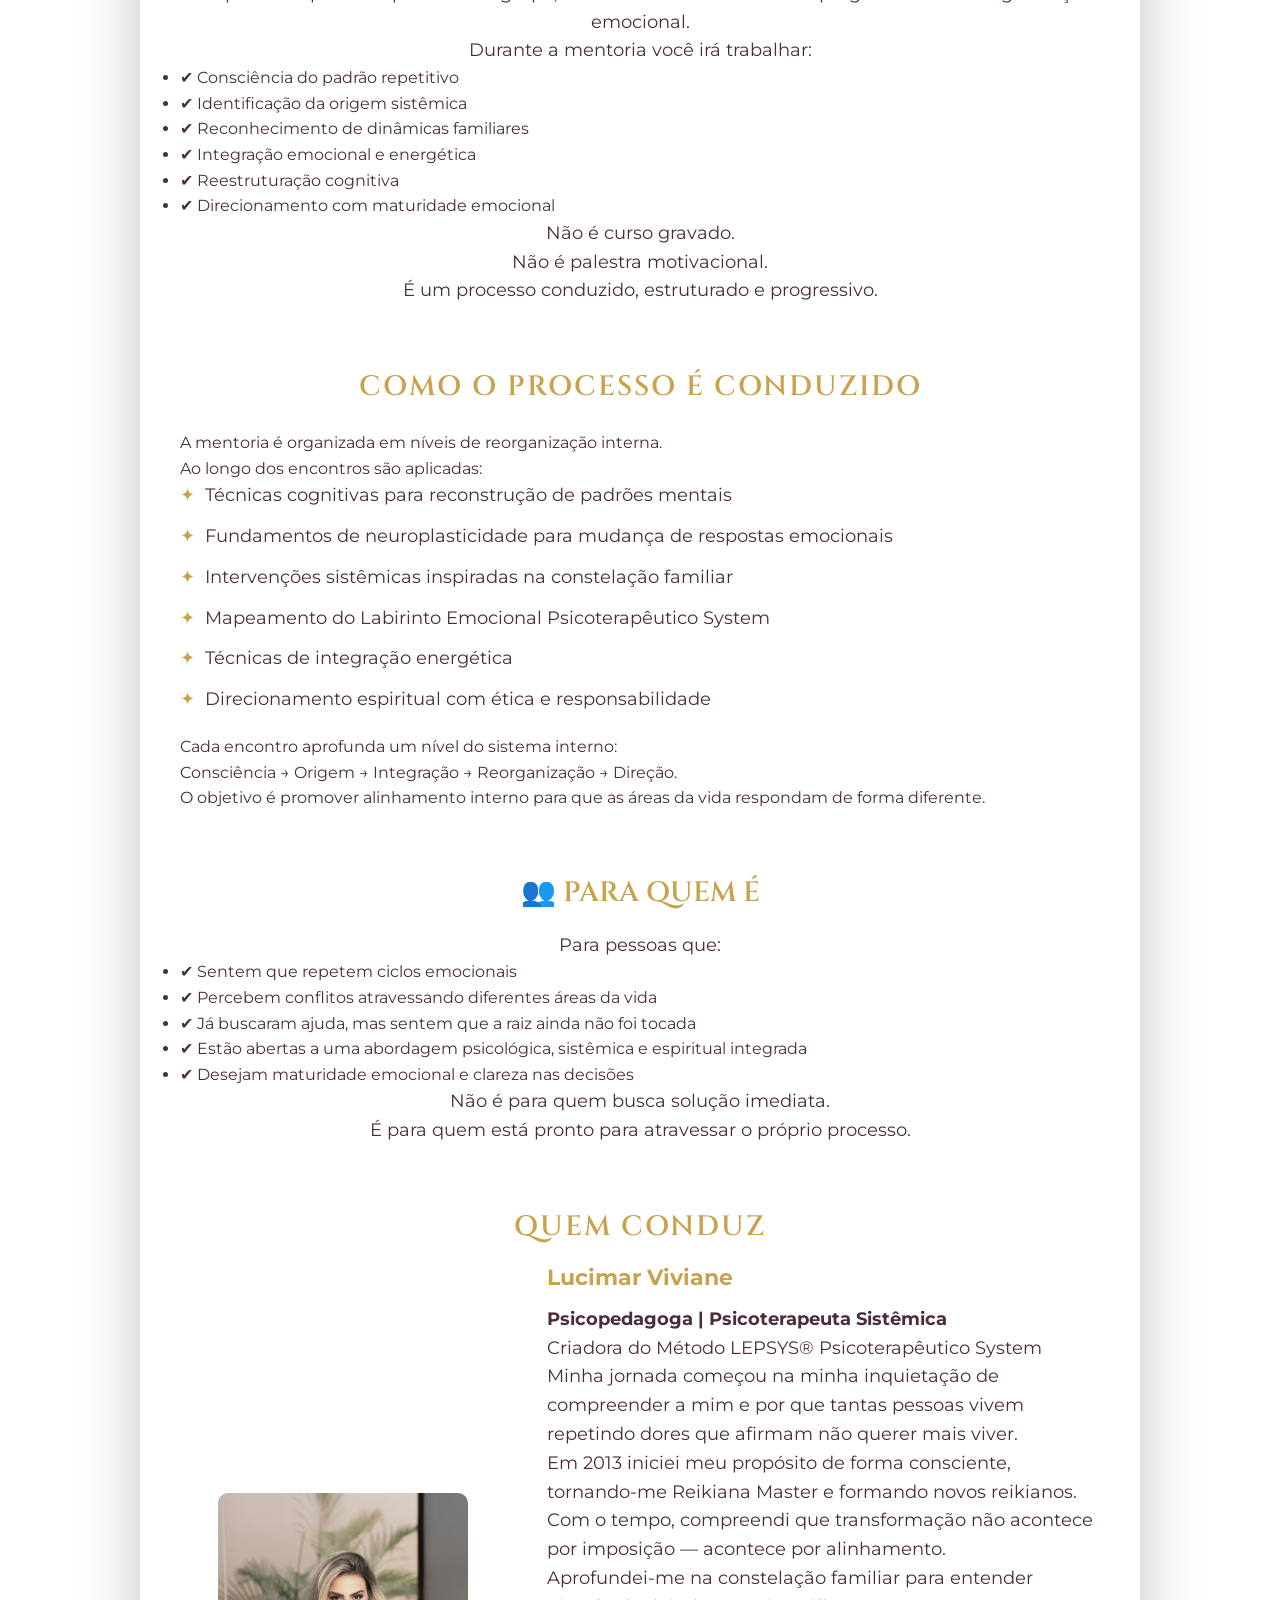
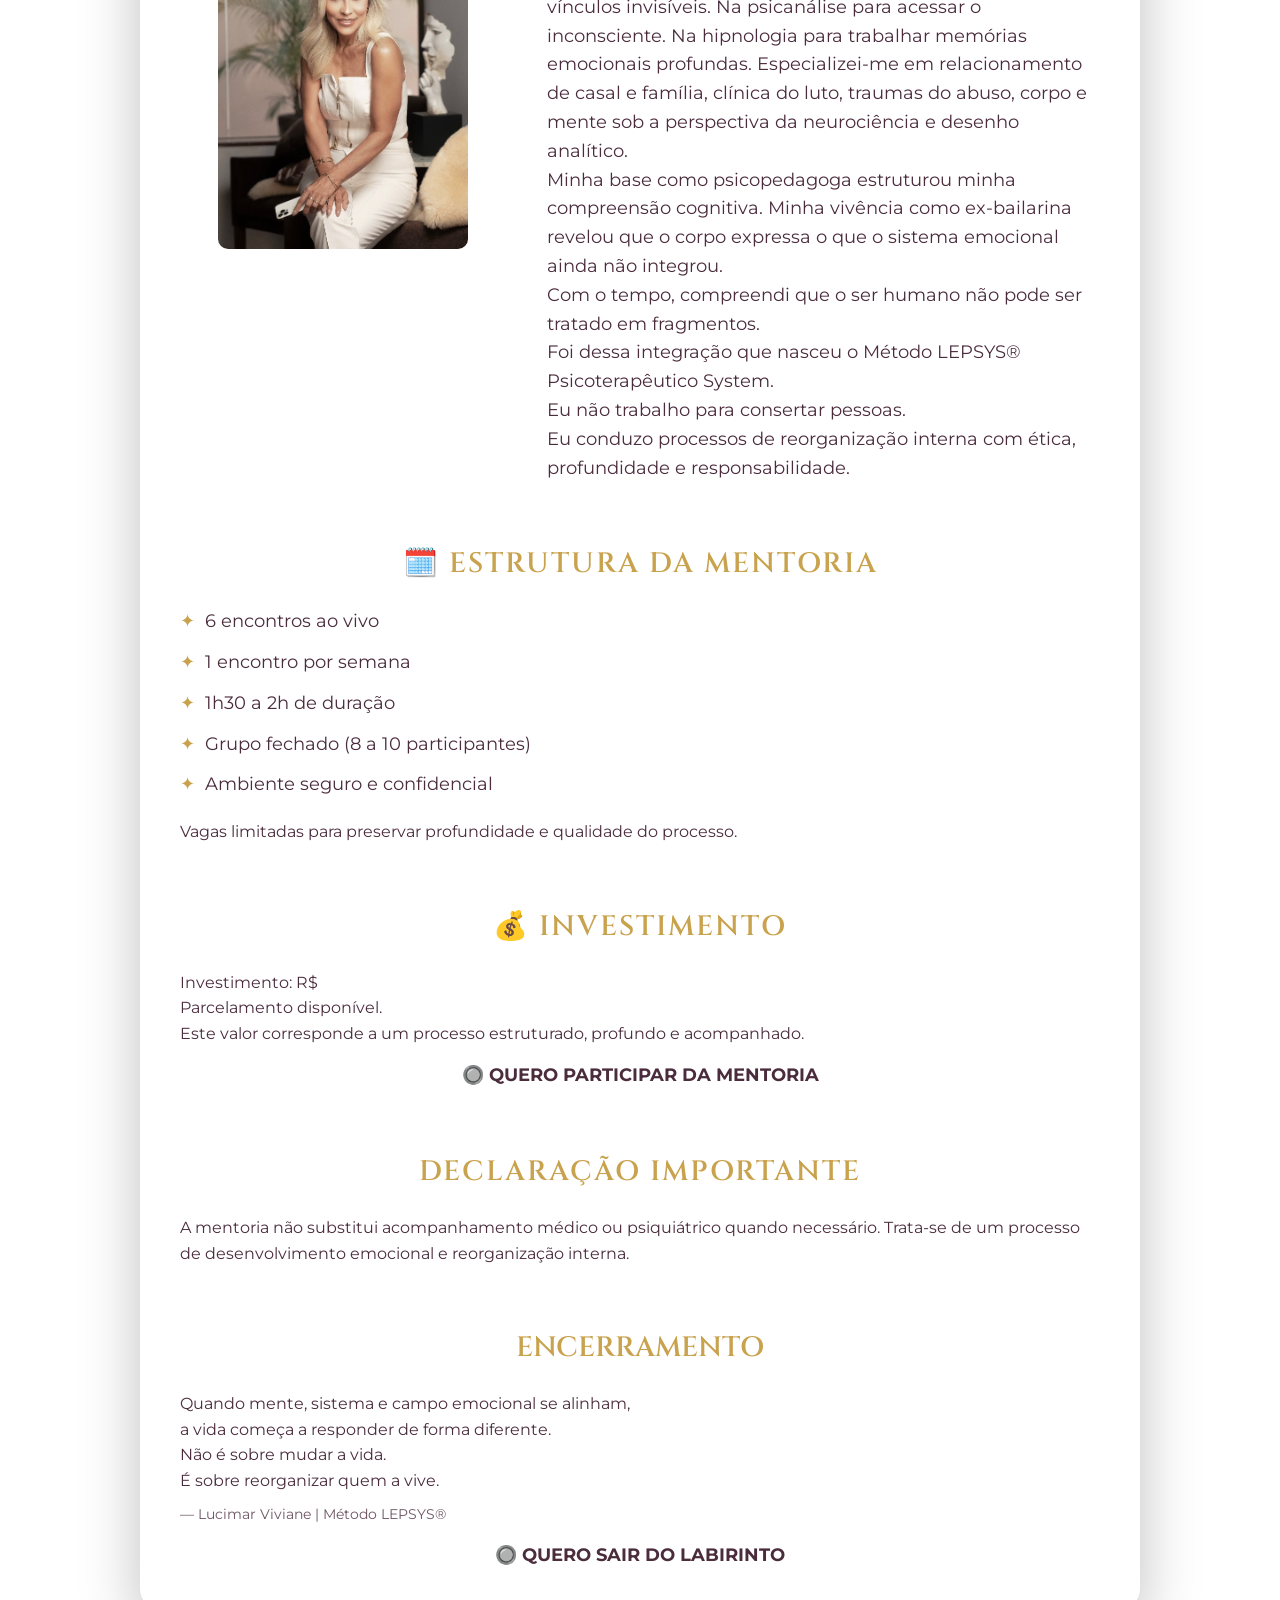
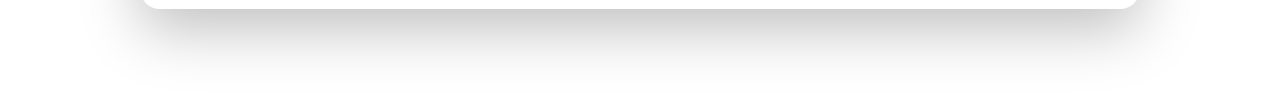
==== commit 16c5950b: "phase 3" ====
--- a/ProjetoLucimar/index.html
+++ b/ProjetoLucimar/index.html
@@ -1,130 +1,178 @@
 <!DOCTYPE html>
 <html lang="pt-br">
-
 <head>
     <meta charset="UTF-8">
-    <title>Método Lepsys</title>
+    <title>Método Lepsys - Saída do Labirinto</title>
     <meta name="viewport" content="width=device-width, initial-scale=1.0">
 
     <!-- Google Fonts -->
-    <link href="https://fonts.googleapis.com/css2?family=Cinzel:wght@400;600&family=Montserrat:wght@300;400;500&display=swap"
-        rel="stylesheet">
+    <link href="https://fonts.googleapis.com/css2?family=Cinzel:wght@400;600&family=Montserrat:wght@300;400;500&display=swap" rel="stylesheet">
 
     <!-- Plyr CSS -->
     <link rel="stylesheet" href="https://cdn.plyr.io/3.7.8/plyr.css" />
     <link rel="stylesheet" href="style.css">
 </head>
-
 <body>
 
-    <!-- BLOCO ÚNICO BRANCO -->
-    <section class="single-block">
-        <div class="container">
+<section class="single-block">
+  <div class="container">
 
-            <!-- HERO -->
-            <div class="hero">
-                <h1>VOCÊ PERCEBE QUE...</h1>
-                <ul>
-                    <li>Vive padrões que se repetem.</li>
-                    <li>Enfrenta conflitos emocionais persistentes.</li>
-                    <li>Sente bloqueios profissionais ou familiares.</li>
-                    <li>Carrega conflitos antigos ou emoções não resolvidas.</li>
-                    <li>Repete dinâmicas familiares sem perceber.</li>
-                    <li>Busca mais leveza e propósito.</li>
-                </ul>
-            </div>
+    <!-- HERO -->
+    <div class="hero">
+      <h1>SAÍDA DO LABIRINTO</h1>
+      <p>Mentoria Psicoterapêutica System | Método LEPSYS®</p>
+      <p>Um processo estruturado de reorganização emocional para quem está cansado de repetir ciclos — no relacionamento, na vida profissional, na saúde ou nas próprias decisões.</p>
+      <p>6 encontros ao vivo | Grupo fechado | Vagas limitadas</p>
+      <p style="text-align:center; font-weight:bold; font-size:18px; margin-top:15px;">🔘 QUERO SAIR DO LABIRINTO</p>
+    </div>
 
-            <!-- MÉTODO -->
-            <div class="metodo">
-                <h2>O QUE É O MÉTODO LEPSYS</h2>
-                <ul class="list">
-                    <li>Abordagem psicológica</li>
-                    <li>Fundamentos sistêmicos e constelação familiar</li>
-                    <li>Técnicas de reorganização cognitiva</li>
-                    <li>Integração energética</li>
-                    <li>Direcionamento espiritual aplicado com responsabilidade</li>
-                </ul>
+    <!-- VOCÊ PERCEBE QUE -->
+    <div class="hero">
+      <h1>VOCÊ PERCEBE QUE…</h1>
+      <ul>
+        <li>Vive padrões que se repetem, mesmo prometendo que será diferente</li>
+        <li>Enfrenta conflitos emocionais que atravessam várias áreas da vida</li>
+        <li>Sente bloqueios profissionais sem entender a raiz</li>
+        <li>Carrega ansiedade, exaustão ou sensação constante de desalinhamento</li>
+        <li>Repete dinâmicas familiares que jurou não repetir</li>
+        <li>Avança, mas volta ao mesmo ponto</li>
+      </ul>
+      <p>Não importa onde o conflito aparece.</p>
+      <p>Quando o sistema interno não está reorganizado, a vida manifesta repetição.</p>
+      <p>A saída não é esforço excessivo.<br>É reorganização.</p>
+    </div>
 
-                <p class="principio">
-                    Ele parte de um princípio central:<br>
-                    <strong>Conflitos emocionais não são apenas individuais — muitas vezes são sustentados por dinâmicas invisíveis.</strong>
-                </p>
-            </div>
+    <!-- MÉTODO LEPSYS -->
+    <div class="metodo">
+      <h2>O QUE É O MÉTODO LEPSYS®</h2>
+      <p>Psicoterapêutico System</p>
+      <p>O LEPSYS® é um método autoral que integra de forma estruturada:</p>
+      <ul>
+        <li>Abordagem psicológica</li>
+        <li>Fundamentos sistêmicos e constelação familiar</li>
+        <li>Técnicas de reorganização cognitiva</li>
+        <li>Princípios de neuroplasticidade</li>
+        <li>Integração energética</li>
+        <li>Direcionamento espiritual aplicado com responsabilidade</li>
+      </ul>
+      <p class="principio">
+        Ele parte de um princípio central:<br>
+        <strong>Conflitos emocionais não são apenas individuais — muitas vezes são sustentados por dinâmicas inconscientes, sistêmicas e padrões internos não integrados.</strong>
+      </p>
+      <p>O método atua na estrutura que sustenta o comportamento, não apenas no sintoma.</p>
+      <p>Não é apenas compreender a dor.<br>É reorganizar o sistema que a mantém ativa.</p>
+    </div>
 
-            <!-- MENTORIA -->
-            <div class="mentoria">
-                <h2>O QUE É A MENTORIA SAÍDA DO LABIRINTO</h2>
-                <p>Um processo psicoterapêutico estruturado em 6 encontros progressivos.</p>
-            </div>
+    <!-- MENTORIA -->
+    <div class="mentoria">
+      <h2>O QUE É A MENTORIA SAÍDA DO LABIRINTO</h2>
+      <p>Um processo psicoterapêutico em grupo, estruturado em 6 encontros progressivos de reorganização emocional.</p>
+      <p>Durante a mentoria você irá trabalhar:</p>
+      <ul>
+        <li>✔ Consciência do padrão repetitivo</li>
+        <li>✔ Identificação da origem sistêmica</li>
+        <li>✔ Reconhecimento de dinâmicas familiares</li>
+        <li>✔ Integração emocional e energética</li>
+        <li>✔ Reestruturação cognitiva</li>
+        <li>✔ Direcionamento com maturidade emocional</li>
+      </ul>
+      <p>Não é curso gravado.<br>Não é palestra motivacional.<br>É um processo conduzido, estruturado e progressivo.</p>
+    </div>
 
-            <!-- QUEM CONDUZ -->
-            <div class="quem-conduz">
-                <h2>QUEM CONDUZ</h2>
-                <div class="grid">
-                    <div class="image">
-                        <img src="../foto2.jpeg" alt="Foto profissional">
-                    </div>
-                    <div class="info">
-                        <h3>Lucimar Viviane</h3>
-                        <p><strong>Psicopedagoga | Psicoterapeuta Sistêmica</strong></p>
-                        <p>Criadora do Método Lepsys®. Atua com reprogramação emocional e reorganização sistêmica.</p>
-                        <ul class="list">
-                            <li>Mais de 10 anos de experiência clínica.</li>
-                            <li>Formação em psicoterapia sistêmica.</li>
-                            <li>Atendimentos individuais e em grupo.</li>
-                        </ul>
-                    </div>
-                </div>
-            </div>
+    <!-- COMO É CONDUZIDO -->
+    <div class="metodo">
+      <h2>COMO O PROCESSO É CONDUZIDO</h2>
+      <p>A mentoria é organizada em níveis de reorganização interna.</p>
+      <p>Ao longo dos encontros são aplicadas:</p>
+      <ul>
+        <li>Técnicas cognitivas para reconstrução de padrões mentais</li>
+        <li>Fundamentos de neuroplasticidade para mudança de respostas emocionais</li>
+        <li>Intervenções sistêmicas inspiradas na constelação familiar</li>
+        <li>Mapeamento do Labirinto Emocional Psicoterapêutico System</li>
+        <li>Técnicas de integração energética</li>
+        <li>Direcionamento espiritual com ética e responsabilidade</li>
+      </ul>
+      <p>Cada encontro aprofunda um nível do sistema interno:<br>Consciência → Origem → Integração → Reorganização → Direção.</p>
+      <p>O objetivo é promover alinhamento interno para que as áreas da vida respondam de forma diferente.</p>
+    </div>
 
-            <!-- DEPOIMENTOS -->
-            <div class="depoimentos">
-                <h2>DEPOIMENTOS</h2>
-                <div class="slider">
-                    <div class="slide active">
-                        <img src="../depoimentos/img1.jpeg">
-                    </div>
-                    <div class="slide">
-                        <video class="plyr-video" playsinline>
-                            <source src="../depoimentos/video.mp4" type="video/mp4">
-                        </video>
-                    </div>
-                    <div class="slide">
-                        <img src="../depoimentos/img2.jpeg">
-                    </div>
-                    <div class="slide">
-                        <video class="plyr-video" playsinline>
-                            <source src="../depoimentos/video2.mp4" type="video/mp4">
-                        </video>
-                    </div>
-                    <div class="slide">
-                        <img src="../depoimentos/img3.jpeg">
-                    </div>
-                    <div class="slide">
-                        <img src="../depoimentos/img4.jpeg">
-                    </div>
-                </div>
-                <div class="dots"></div>
-            </div>
+    <!-- PÚBLICO -->
+    <div class="mentoria">
+      <h2>👥 PARA QUEM É</h2>
+      <p>Para pessoas que:</p>
+      <ul>
+        <li>✔ Sentem que repetem ciclos emocionais</li>
+        <li>✔ Percebem conflitos atravessando diferentes áreas da vida</li>
+        <li>✔ Já buscaram ajuda, mas sentem que a raiz ainda não foi tocada</li>
+        <li>✔ Estão abertas a uma abordagem psicológica, sistêmica e espiritual integrada</li>
+        <li>✔ Desejam maturidade emocional e clareza nas decisões</li>
+      </ul>
+      <p>Não é para quem busca solução imediata.<br>É para quem está pronto para atravessar o próprio processo.</p>
+    </div>
 
-            <!-- ENCERRAMENTO -->
-            <div class="encerramento">
-                <h2>ENCERRAMENTO</h2>
-                <p>Quando mente, sistema e campo emocional se alinham,<br>
-                    a vida começa a responder de forma diferente.
-                </p>
-                <blockquote>
-                    Não é sobre mudar a vida.<br>
-                    É sobre reorganizar quem a vive.
-                </blockquote>
-                <span>– Lucimar Viviane | Método Lepsys®</span>
-            </div>
+    <!-- QUEM CONDUZ -->
+    <div class="quem-conduz">
+      <h2>QUEM CONDUZ</h2>
+      <div class="grid">
+        <div class="image">
+          <img src="../foto2.jpeg" alt="Lucimar Viviane">
+        </div>
+        <div class="info">
+          <h3>Lucimar Viviane</h3>
+          <p><strong>Psicopedagoga | Psicoterapeuta Sistêmica</strong></p>
+          <p>Criadora do Método LEPSYS® Psicoterapêutico System</p>
+          <p>Minha jornada começou na minha inquietação de compreender a mim e por que tantas pessoas vivem repetindo dores que afirmam não querer mais viver.</p>
+          <p>Em 2013 iniciei meu propósito de forma consciente, tornando-me Reikiana Master e formando novos reikianos. Com o tempo, compreendi que transformação não acontece por imposição — acontece por alinhamento.</p>
+          <p>Aprofundei-me na constelação familiar para entender vínculos invisíveis. Na psicanálise para acessar o inconsciente. Na hipnologia para trabalhar memórias emocionais profundas. Especializei-me em relacionamento de casal e família, clínica do luto, traumas do abuso, corpo e mente sob a perspectiva da neurociência e desenho analítico.</p>
+          <p>Minha base como psicopedagoga estruturou minha compreensão cognitiva. Minha vivência como ex-bailarina revelou que o corpo expressa o que o sistema emocional ainda não integrou.</p>
+          <p>Com o tempo, compreendi que o ser humano não pode ser tratado em fragmentos.</p>
+          <p>Foi dessa integração que nasceu o Método LEPSYS® Psicoterapêutico System.</p>
+          <p>Eu não trabalho para consertar pessoas.<br>Eu conduzo processos de reorganização interna com ética, profundidade e responsabilidade.</p>
+        </div>
+      </div>
+    </div>
 
-        </div>
-    </section>
+    <!-- ESTRUTURA DA MENTORIA -->
+    <div class="metodo">
+      <h2>🗓️ ESTRUTURA DA MENTORIA</h2>
+      <ul>
+        <li>6 encontros ao vivo</li>
+        <li>1 encontro por semana</li>
+        <li>1h30 a 2h de duração</li>
+        <li>Grupo fechado (8 a 10 participantes)</li>
+        <li>Ambiente seguro e confidencial</li>
+      </ul>
+      <p>Vagas limitadas para preservar profundidade e qualidade do processo.</p>
+    </div>
 
-    <!-- Scripts -->
-    <script src="https://cdn.plyr.io/3.7.8/plyr.js"></script>
-    <script src="depoimentos.js"></script>
+    <!-- INVESTIMENTO -->
+    <div class="metodo">
+      <h2>💰 INVESTIMENTO</h2>
+      <p>Investimento: R$ </p>
+      <p>Parcelamento disponível.</p>
+      <p>Este valor corresponde a um processo estruturado, profundo e acompanhado.</p>
+      <p style="text-align:center; font-weight:bold; font-size:18px; margin-top:15px;">🔘 QUERO PARTICIPAR DA MENTORIA</p>
+    </div>
+
+    <!-- DECLARAÇÃO -->
+    <div class="metodo">
+      <h2>DECLARAÇÃO IMPORTANTE</h2>
+      <p>A mentoria não substitui acompanhamento médico ou psiquiátrico quando necessário. Trata-se de um processo de desenvolvimento emocional e reorganização interna.</p>
+    </div>
+
+    <!-- ENCERRAMENTO -->
+    <div class="encerramento">
+      <h2>ENCERRAMENTO</h2>
+      <p>Quando mente, sistema e campo emocional se alinham,<br>a vida começa a responder de forma diferente.</p>
+      <p>Não é sobre mudar a vida.<br>É sobre reorganizar quem a vive.</p>
+      <span>— Lucimar Viviane | Método LEPSYS®</span>
+      <p style="text-align:center; font-weight:bold; font-size:18px; margin-top:15px;">🔘 QUERO SAIR DO LABIRINTO</p>
+    </div>
+
+  </div>
+</section>
+
+<script src="https://cdn.plyr.io/3.7.8/plyr.js"></script>
+<script src="depoimentos.js"></script>
 </body>
 </html>
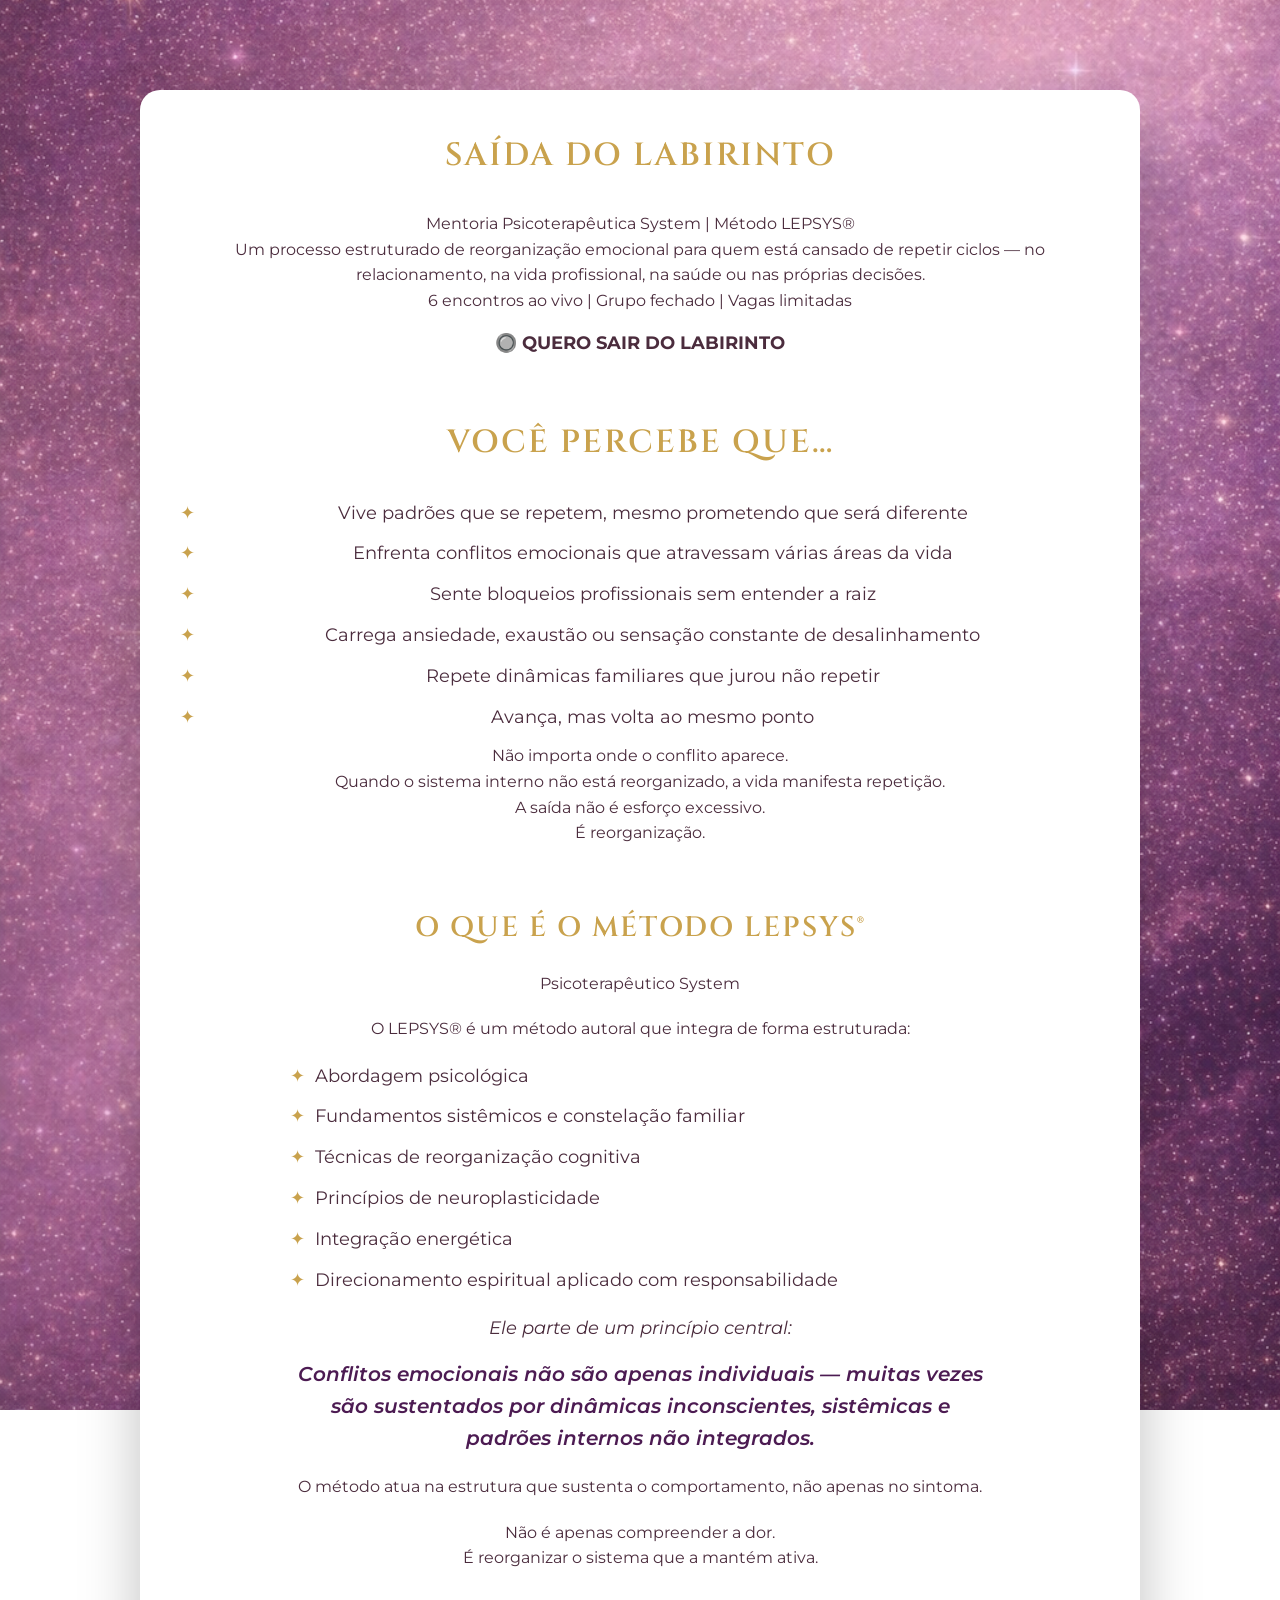
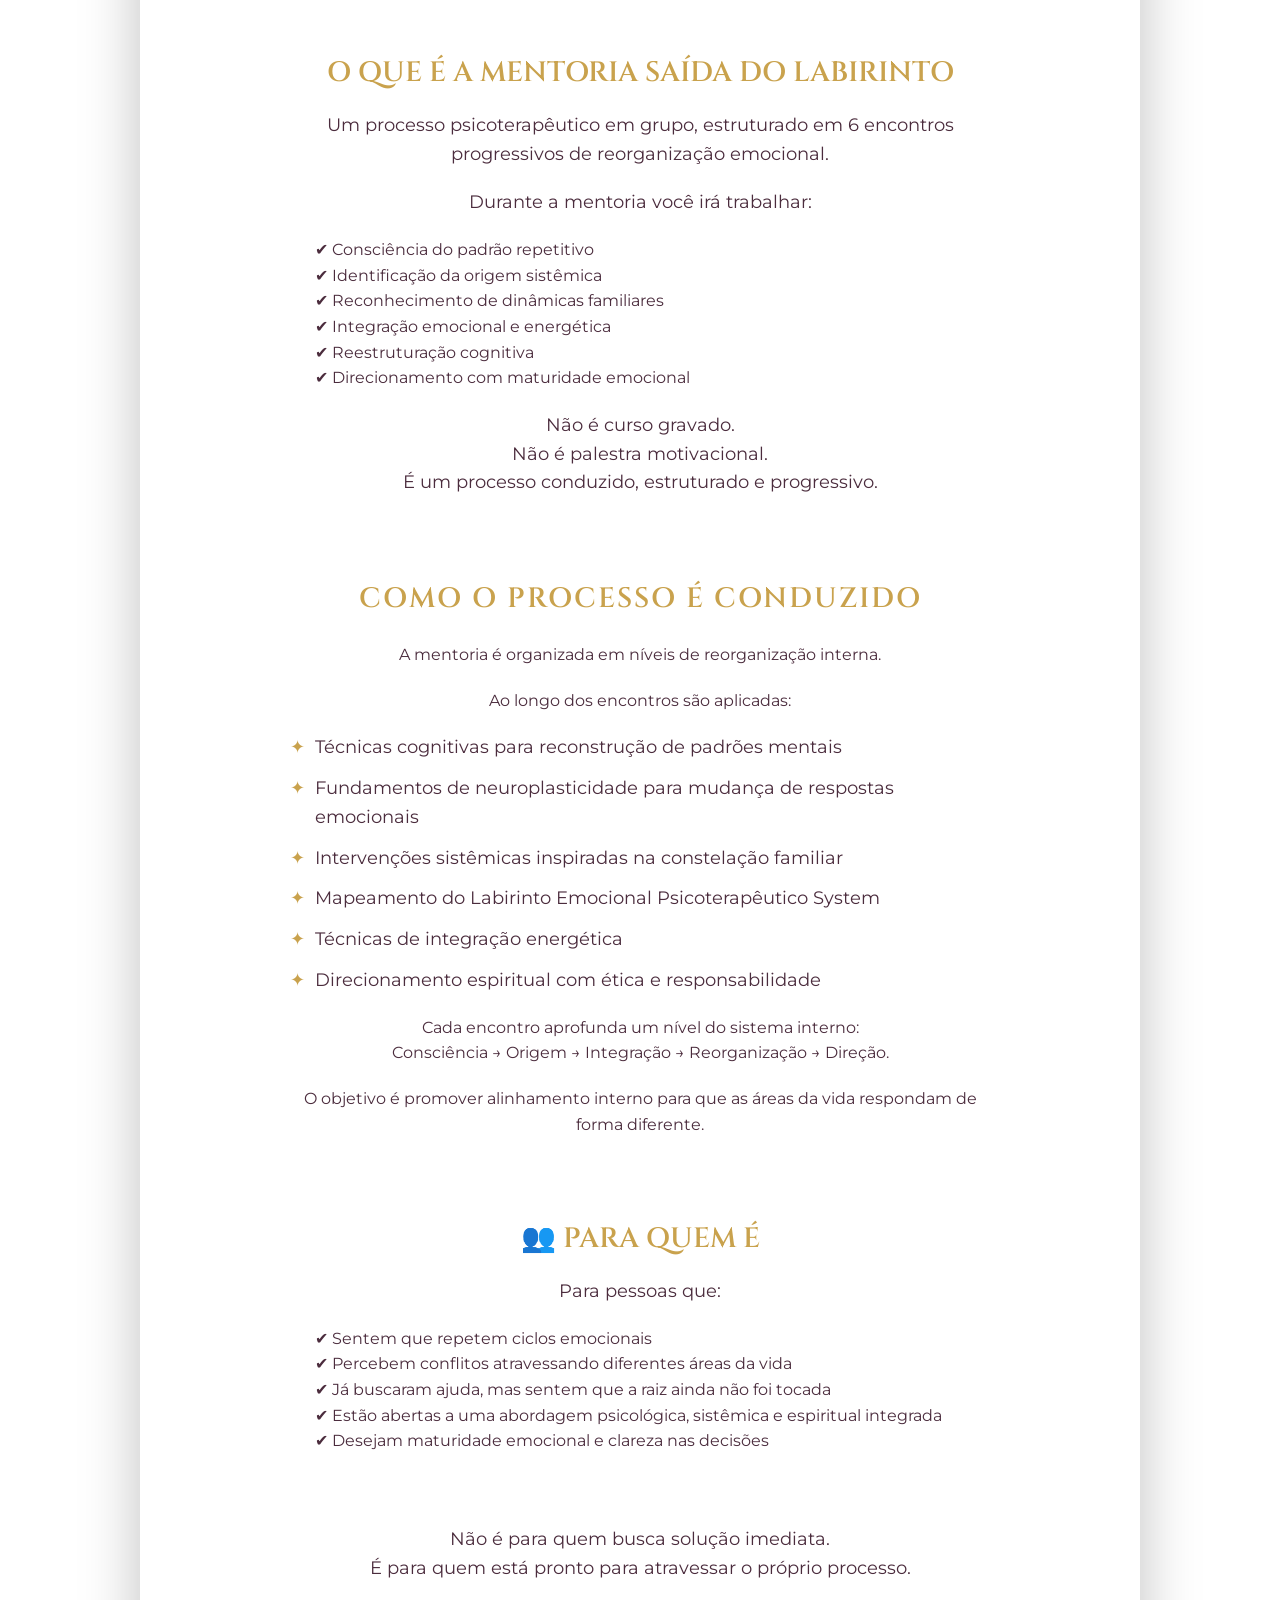
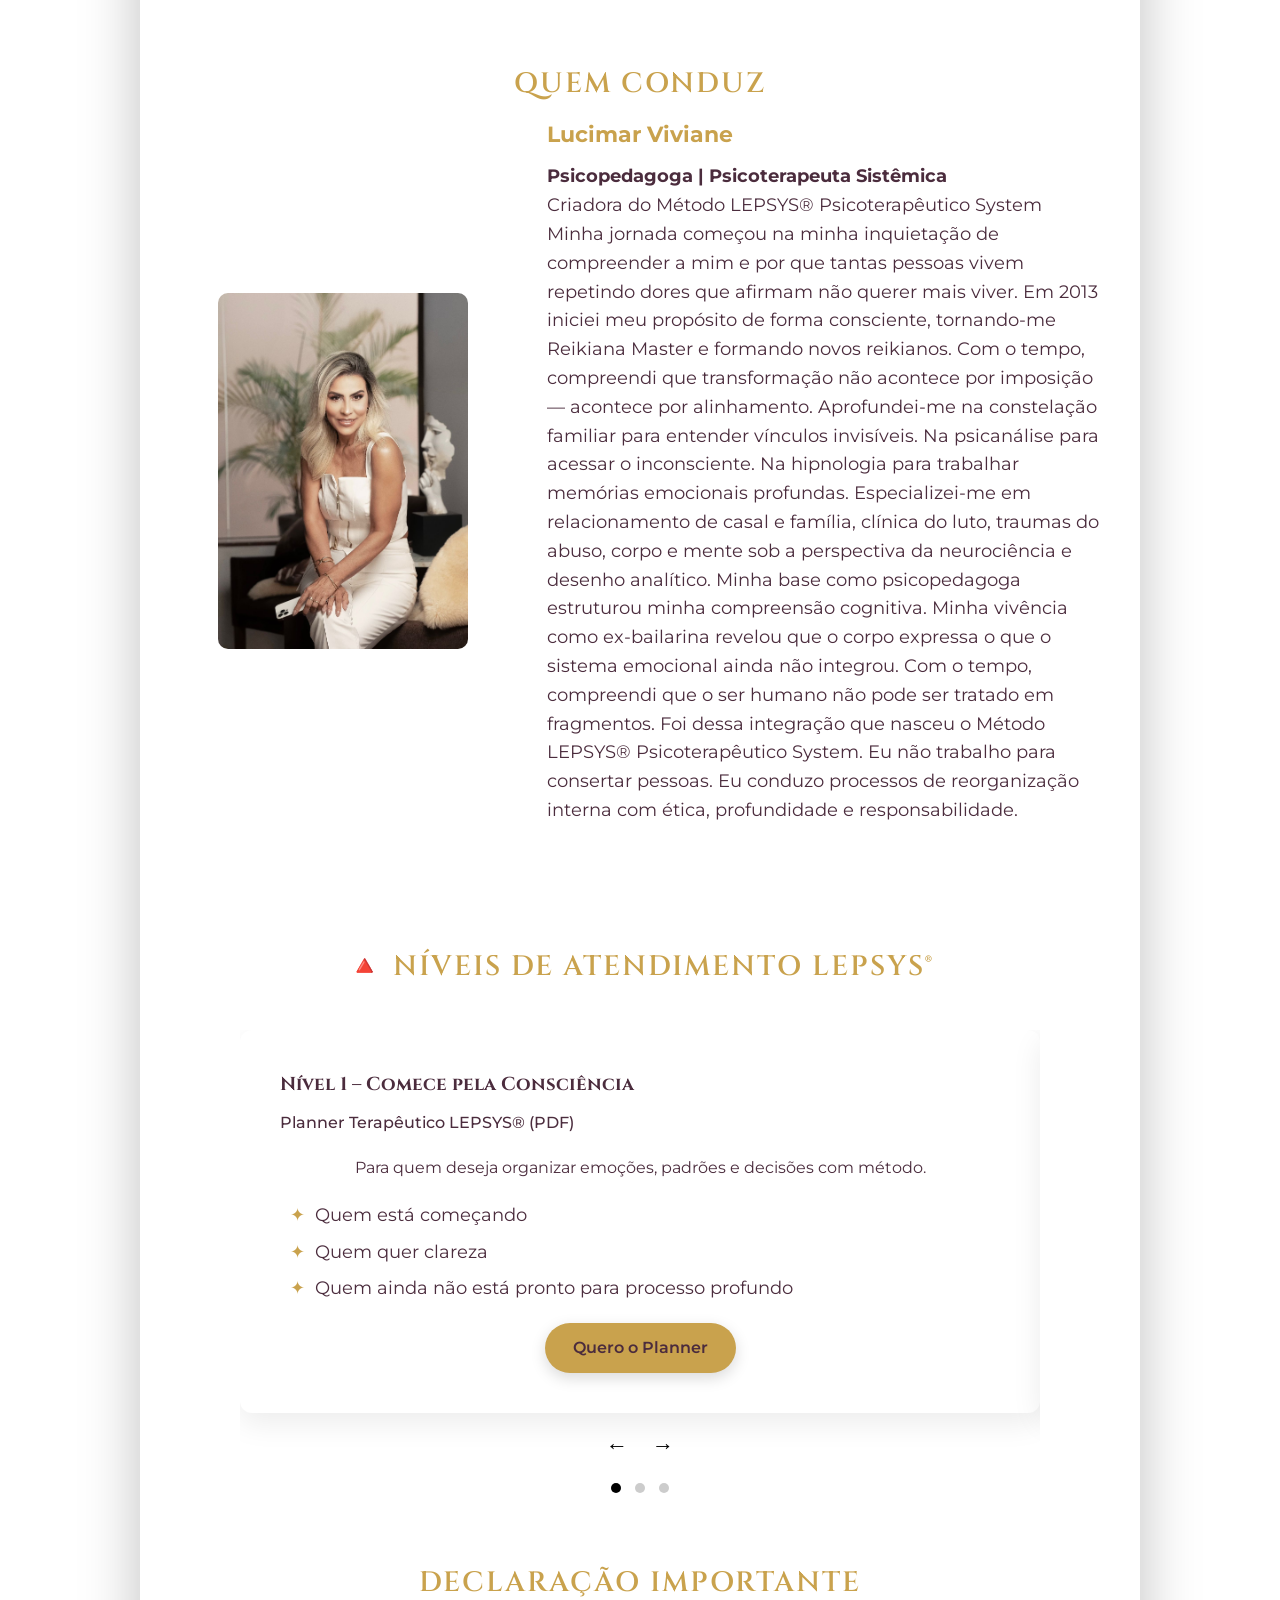
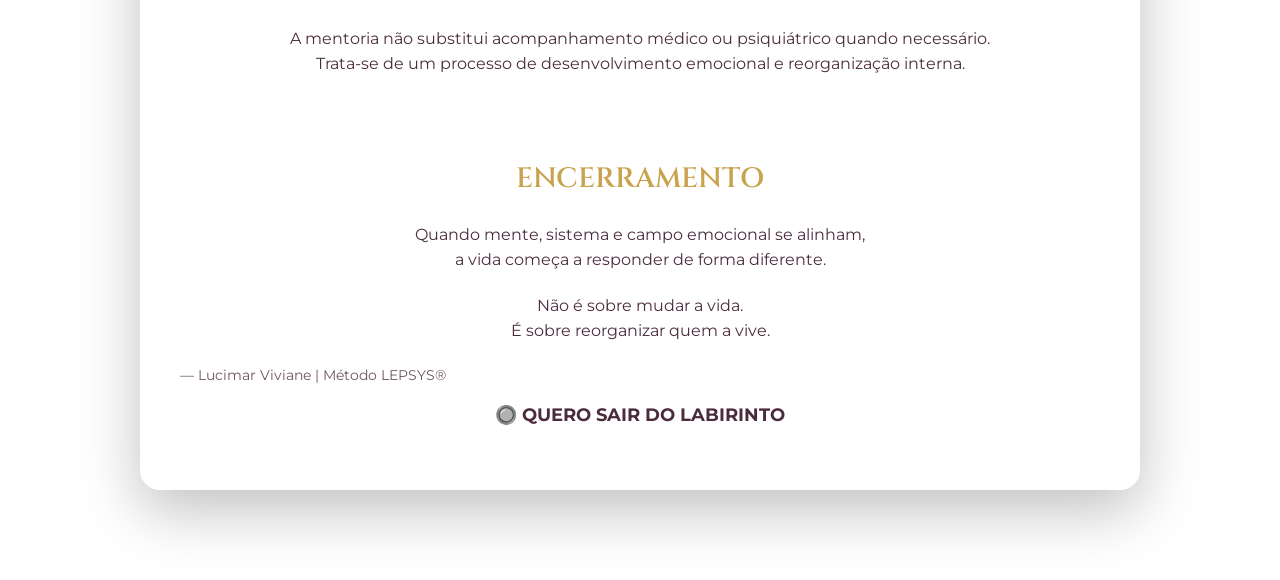
==== commit 05e98f6f: "phase 4" ====
--- a/ProjetoLucimar/index.html
+++ b/ProjetoLucimar/index.html
@@ -1,178 +1,248 @@
 <!DOCTYPE html>
 <html lang="pt-br">
+
 <head>
-    <meta charset="UTF-8">
-    <title>Método Lepsys - Saída do Labirinto</title>
-    <meta name="viewport" content="width=device-width, initial-scale=1.0">
-
-    <!-- Google Fonts -->
-    <link href="https://fonts.googleapis.com/css2?family=Cinzel:wght@400;600&family=Montserrat:wght@300;400;500&display=swap" rel="stylesheet">
-
-    <!-- Plyr CSS -->
-    <link rel="stylesheet" href="https://cdn.plyr.io/3.7.8/plyr.css" />
-    <link rel="stylesheet" href="style.css">
+  <meta charset="UTF-8">
+  <title>Método Lepsys - Saída do Labirinto</title>
+  <meta name="viewport" content="width=device-width, initial-scale=1.0">
+
+  <!-- Google Fonts -->
+  <link
+    href="https://fonts.googleapis.com/css2?family=Cinzel:wght@400;600&family=Montserrat:wght@300;400;500&display=swap"
+    rel="stylesheet">
+
+  <!-- Plyr CSS -->
+  <link rel="stylesheet" href="https://cdn.plyr.io/3.7.8/plyr.css" />
+  <link rel="stylesheet" href="style.css">
 </head>
+
 <body>
 
-<section class="single-block">
-  <div class="container">
-
-    <!-- HERO -->
-    <div class="hero">
-      <h1>SAÍDA DO LABIRINTO</h1>
-      <p>Mentoria Psicoterapêutica System | Método LEPSYS®</p>
-      <p>Um processo estruturado de reorganização emocional para quem está cansado de repetir ciclos — no relacionamento, na vida profissional, na saúde ou nas próprias decisões.</p>
-      <p>6 encontros ao vivo | Grupo fechado | Vagas limitadas</p>
-      <p style="text-align:center; font-weight:bold; font-size:18px; margin-top:15px;">🔘 QUERO SAIR DO LABIRINTO</p>
+  <section class="single-block">
+    <div class="container">
+
+      <!-- HERO -->
+      <div class="hero">
+        <h1>SAÍDA DO LABIRINTO</h1>
+        <p>Mentoria Psicoterapêutica System | Método LEPSYS®</p>
+        <p>Um processo estruturado de reorganização emocional para quem está cansado de repetir ciclos — no
+          relacionamento, na vida profissional, na saúde ou nas próprias decisões.</p>
+        <p>6 encontros ao vivo | Grupo fechado | Vagas limitadas</p>
+        <p style="text-align:center; font-weight:bold; font-size:18px; margin-top:15px;">🔘 QUERO SAIR DO LABIRINTO</p>
+      </div>
+
+      <!-- VOCÊ PERCEBE QUE -->
+      <div class="hero">
+        <h1>VOCÊ PERCEBE QUE…</h1>
+        <ul>
+          <li>Vive padrões que se repetem, mesmo prometendo que será diferente</li>
+          <li>Enfrenta conflitos emocionais que atravessam várias áreas da vida</li>
+          <li>Sente bloqueios profissionais sem entender a raiz</li>
+          <li>Carrega ansiedade, exaustão ou sensação constante de desalinhamento</li>
+          <li>Repete dinâmicas familiares que jurou não repetir</li>
+          <li>Avança, mas volta ao mesmo ponto</li>
+        </ul>
+        <p>Não importa onde o conflito aparece.</p>
+        <p>Quando o sistema interno não está reorganizado, a vida manifesta repetição.</p>
+        <p>A saída não é esforço excessivo.<br>É reorganização.</p>
+      </div>
+
+      <!-- MÉTODO LEPSYS -->
+      <div class="metodo">
+        <h2>O QUE É O MÉTODO LEPSYS®</h2>
+        <p>Psicoterapêutico System</p>
+        <p>O LEPSYS® é um método autoral que integra de forma estruturada:</p>
+        <ul>
+          <li>Abordagem psicológica</li>
+          <li>Fundamentos sistêmicos e constelação familiar</li>
+          <li>Técnicas de reorganização cognitiva</li>
+          <li>Princípios de neuroplasticidade</li>
+          <li>Integração energética</li>
+          <li>Direcionamento espiritual aplicado com responsabilidade</li>
+        </ul>
+        <p class="principio">
+          Ele parte de um princípio central:<br>
+          <strong>Conflitos emocionais não são apenas individuais — muitas vezes são sustentados por dinâmicas
+            inconscientes, sistêmicas e padrões internos não integrados.</strong>
+        </p>
+        <p>O método atua na estrutura que sustenta o comportamento, não apenas no sintoma.</p>
+        <p>Não é apenas compreender a dor.<br>É reorganizar o sistema que a mantém ativa.</p>
+      </div>
+
+      <!-- MENTORIA -->
+      <div class="mentoria">
+        <h2>O QUE É A MENTORIA SAÍDA DO LABIRINTO</h2>
+        <p>Um processo psicoterapêutico em grupo, estruturado em 6 encontros progressivos de reorganização emocional.
+        </p>
+        <p>Durante a mentoria você irá trabalhar:</p>
+        <ul>
+          <li>✔ Consciência do padrão repetitivo</li>
+          <li>✔ Identificação da origem sistêmica</li>
+          <li>✔ Reconhecimento de dinâmicas familiares</li>
+          <li>✔ Integração emocional e energética</li>
+          <li>✔ Reestruturação cognitiva</li>
+          <li>✔ Direcionamento com maturidade emocional</li>
+        </ul>
+        <p>Não é curso gravado.<br>Não é palestra motivacional.<br>É um processo conduzido, estruturado e progressivo.
+        </p>
+      </div>
+
+      <!-- COMO É CONDUZIDO -->
+      <div class="metodo">
+        <h2>COMO O PROCESSO É CONDUZIDO</h2>
+        <p>A mentoria é organizada em níveis de reorganização interna.</p>
+        <p>Ao longo dos encontros são aplicadas:</p>
+        <ul>
+          <li>Técnicas cognitivas para reconstrução de padrões mentais</li>
+          <li>Fundamentos de neuroplasticidade para mudança de respostas emocionais</li>
+          <li>Intervenções sistêmicas inspiradas na constelação familiar</li>
+          <li>Mapeamento do Labirinto Emocional Psicoterapêutico System</li>
+          <li>Técnicas de integração energética</li>
+          <li>Direcionamento espiritual com ética e responsabilidade</li>
+        </ul>
+        <p>Cada encontro aprofunda um nível do sistema interno:<br>Consciência → Origem → Integração → Reorganização →
+          Direção.</p>
+        <p>O objetivo é promover alinhamento interno para que as áreas da vida respondam de forma diferente.</p>
+      </div>
+
+      <!-- PÚBLICO -->
+      <div class="mentoria">
+        <h2>👥 PARA QUEM É</h2>
+        <p>Para pessoas que:</p>
+        <ul>
+          <li>✔ Sentem que repetem ciclos emocionais</li>
+          <li>✔ Percebem conflitos atravessando diferentes áreas da vida</li>
+          <li>✔ Já buscaram ajuda, mas sentem que a raiz ainda não foi tocada</li>
+          <li>✔ Estão abertas a uma abordagem psicológica, sistêmica e espiritual integrada</li>
+          <li>✔ Desejam maturidade emocional e clareza nas decisões</li>
+        </ul> 
+        <br><br>
+        <p>Não é para quem busca solução imediata.<br>É para quem está pronto para atravessar o próprio processo.</p>
+      </div>
+
+      <!-- QUEM CONDUZ -->
+      <div class="quem-conduz">
+        <h2>QUEM CONDUZ</h2>
+        <div class="grid">
+          <div class="image">
+            <img src="../foto2.jpeg" alt="Lucimar Viviane">
+          </div>
+          <div class="info">
+            <h3>Lucimar Viviane</h3>
+            <p><strong>Psicopedagoga | Psicoterapeuta Sistêmica</strong></p>
+            <p>Criadora do Método LEPSYS® Psicoterapêutico System</p>
+            <p>Minha jornada começou na minha inquietação de compreender a mim e por que tantas pessoas vivem repetindo
+              dores que afirmam não querer mais viver.
+
+              Em 2013 iniciei meu propósito de forma consciente, tornando-me Reikiana Master e formando novos reikianos.
+              Com o tempo, compreendi que transformação não acontece por imposição — acontece por alinhamento.
+
+              Aprofundei-me na constelação familiar para entender vínculos invisíveis.
+              Na psicanálise para acessar o inconsciente.
+              Na hipnologia para trabalhar memórias emocionais profundas.
+              Especializei-me em relacionamento de casal e família, clínica do luto, traumas do abuso, corpo e mente sob
+              a perspectiva da neurociência e desenho analítico.
+
+              Minha base como psicopedagoga estruturou minha compreensão cognitiva.
+              Minha vivência como ex-bailarina revelou que o corpo expressa o que o sistema emocional ainda não
+              integrou.
+
+              Com o tempo, compreendi que o ser humano não pode ser tratado em fragmentos.
+
+              Foi dessa integração que nasceu o Método LEPSYS® Psicoterapêutico System.
+
+              Eu não trabalho para consertar pessoas.
+              Eu conduzo processos de reorganização interna com ética, profundidade e responsabilidade.</p>
+          </div>
+        </div>
+      </div>
+
+      <!-- 🔺 NÍVEIS -->
+      <div class="metodo niveis">
+        <h2>🔺 NÍVEIS DE ATENDIMENTO LEPSYS®</h2>
+
+        <div class="carousel">
+          <div class="carousel-track">
+
+            <div class="nivel-card">
+              <h3>Nível 1 – Comece pela Consciência</h3>
+              <h4>Planner Terapêutico LEPSYS® (PDF)</h4>
+              <p>Para quem deseja organizar emoções, padrões e decisões com método.</p>
+              <ul>
+                <li>Quem está começando</li>
+                <li>Quem quer clareza</li>
+                <li>Quem ainda não está pronto para processo profundo</li>
+              </ul>
+              <div class="btn-container">
+                <a href="#" class="nivel-btn">Quero o Planner</a>
+              </div>
+            </div>
+
+            <div class="nivel-card">
+              <h3>🔥 Nível 2 – Processo de Transformação</h3>
+              <h4>Mentoria LEPSYS® – 8 semanas</h4>
+              <p>Processo estruturado de reorganização emocional e liderança interior.</p>
+              <ul>
+                <li>Quem repete ciclos</li>
+                <li>Empresários e líderes</li>
+                <li>Quem deseja romper padrões familiares</li>
+              </ul>
+              <div class="btn-container">
+                <a href="#" class="nivel-btn">Quero entrar na Mentoria</a>
+              </div>
+            </div>
+
+            <div class="nivel-card">
+              <h3>👑 Nível 3 – Exclusivo e Personalizado</h3>
+              <h4>Sessão Individual Estratégica</h4>
+              <p>Atendimento profundo e direcionado para desbloqueios específicos.</p>
+              <ul>
+                <li>Decisões importantes</li>
+                <li>Crises emocionais</li>
+                <li>Empresários sob pressão</li>
+              </ul>
+              <div class="btn-container">
+                <a href="#" class="nivel-btn">Agendar Sessão Individual</a>
+              </div>
+            </div>
+
+          </div>
+
+          <div class="carousel-controls">
+            <button onclick="prevNivel()">←</button>
+            <button onclick="nextNivel()">→</button>
+          </div>
+
+          <div class="carousel-dots">
+            <span class="dot active" onclick="goToNivel(0)"></span>
+            <span class="dot" onclick="goToNivel(1)"></span>
+            <span class="dot" onclick="goToNivel(2)"></span>
+          </div>
+        </div>
+      </div>
+
+      <!-- DECLARAÇÃO -->
+      <div class="metodo">
+        <h2>DECLARAÇÃO IMPORTANTE</h2>
+        <p>A mentoria não substitui acompanhamento médico ou psiquiátrico quando necessário. Trata-se de um processo de
+          desenvolvimento emocional e reorganização interna.</p>
+      </div>
+
+      <!-- ENCERRAMENTO -->
+      <div class="encerramento">
+        <h2>ENCERRAMENTO</h2>
+        <p>Quando mente, sistema e campo emocional se alinham,<br>a vida começa a responder de forma diferente.</p>
+        <p>Não é sobre mudar a vida.<br>É sobre reorganizar quem a vive.</p>
+        <span>— Lucimar Viviane | Método LEPSYS®</span>
+        <p style="text-align:center; font-weight:bold; font-size:18px; margin-top:15px;">🔘 QUERO SAIR DO LABIRINTO</p>
+      </div>
+
     </div>
-
-    <!-- VOCÊ PERCEBE QUE -->
-    <div class="hero">
-      <h1>VOCÊ PERCEBE QUE…</h1>
-      <ul>
-        <li>Vive padrões que se repetem, mesmo prometendo que será diferente</li>
-        <li>Enfrenta conflitos emocionais que atravessam várias áreas da vida</li>
-        <li>Sente bloqueios profissionais sem entender a raiz</li>
-        <li>Carrega ansiedade, exaustão ou sensação constante de desalinhamento</li>
-        <li>Repete dinâmicas familiares que jurou não repetir</li>
-        <li>Avança, mas volta ao mesmo ponto</li>
-      </ul>
-      <p>Não importa onde o conflito aparece.</p>
-      <p>Quando o sistema interno não está reorganizado, a vida manifesta repetição.</p>
-      <p>A saída não é esforço excessivo.<br>É reorganização.</p>
-    </div>
-
-    <!-- MÉTODO LEPSYS -->
-    <div class="metodo">
-      <h2>O QUE É O MÉTODO LEPSYS®</h2>
-      <p>Psicoterapêutico System</p>
-      <p>O LEPSYS® é um método autoral que integra de forma estruturada:</p>
-      <ul>
-        <li>Abordagem psicológica</li>
-        <li>Fundamentos sistêmicos e constelação familiar</li>
-        <li>Técnicas de reorganização cognitiva</li>
-        <li>Princípios de neuroplasticidade</li>
-        <li>Integração energética</li>
-        <li>Direcionamento espiritual aplicado com responsabilidade</li>
-      </ul>
-      <p class="principio">
-        Ele parte de um princípio central:<br>
-        <strong>Conflitos emocionais não são apenas individuais — muitas vezes são sustentados por dinâmicas inconscientes, sistêmicas e padrões internos não integrados.</strong>
-      </p>
-      <p>O método atua na estrutura que sustenta o comportamento, não apenas no sintoma.</p>
-      <p>Não é apenas compreender a dor.<br>É reorganizar o sistema que a mantém ativa.</p>
-    </div>
-
-    <!-- MENTORIA -->
-    <div class="mentoria">
-      <h2>O QUE É A MENTORIA SAÍDA DO LABIRINTO</h2>
-      <p>Um processo psicoterapêutico em grupo, estruturado em 6 encontros progressivos de reorganização emocional.</p>
-      <p>Durante a mentoria você irá trabalhar:</p>
-      <ul>
-        <li>✔ Consciência do padrão repetitivo</li>
-        <li>✔ Identificação da origem sistêmica</li>
-        <li>✔ Reconhecimento de dinâmicas familiares</li>
-        <li>✔ Integração emocional e energética</li>
-        <li>✔ Reestruturação cognitiva</li>
-        <li>✔ Direcionamento com maturidade emocional</li>
-      </ul>
-      <p>Não é curso gravado.<br>Não é palestra motivacional.<br>É um processo conduzido, estruturado e progressivo.</p>
-    </div>
-
-    <!-- COMO É CONDUZIDO -->
-    <div class="metodo">
-      <h2>COMO O PROCESSO É CONDUZIDO</h2>
-      <p>A mentoria é organizada em níveis de reorganização interna.</p>
-      <p>Ao longo dos encontros são aplicadas:</p>
-      <ul>
-        <li>Técnicas cognitivas para reconstrução de padrões mentais</li>
-        <li>Fundamentos de neuroplasticidade para mudança de respostas emocionais</li>
-        <li>Intervenções sistêmicas inspiradas na constelação familiar</li>
-        <li>Mapeamento do Labirinto Emocional Psicoterapêutico System</li>
-        <li>Técnicas de integração energética</li>
-        <li>Direcionamento espiritual com ética e responsabilidade</li>
-      </ul>
-      <p>Cada encontro aprofunda um nível do sistema interno:<br>Consciência → Origem → Integração → Reorganização → Direção.</p>
-      <p>O objetivo é promover alinhamento interno para que as áreas da vida respondam de forma diferente.</p>
-    </div>
-
-    <!-- PÚBLICO -->
-    <div class="mentoria">
-      <h2>👥 PARA QUEM É</h2>
-      <p>Para pessoas que:</p>
-      <ul>
-        <li>✔ Sentem que repetem ciclos emocionais</li>
-        <li>✔ Percebem conflitos atravessando diferentes áreas da vida</li>
-        <li>✔ Já buscaram ajuda, mas sentem que a raiz ainda não foi tocada</li>
-        <li>✔ Estão abertas a uma abordagem psicológica, sistêmica e espiritual integrada</li>
-        <li>✔ Desejam maturidade emocional e clareza nas decisões</li>
-      </ul>
-      <p>Não é para quem busca solução imediata.<br>É para quem está pronto para atravessar o próprio processo.</p>
-    </div>
-
-    <!-- QUEM CONDUZ -->
-    <div class="quem-conduz">
-      <h2>QUEM CONDUZ</h2>
-      <div class="grid">
-        <div class="image">
-          <img src="../foto2.jpeg" alt="Lucimar Viviane">
-        </div>
-        <div class="info">
-          <h3>Lucimar Viviane</h3>
-          <p><strong>Psicopedagoga | Psicoterapeuta Sistêmica</strong></p>
-          <p>Criadora do Método LEPSYS® Psicoterapêutico System</p>
-          <p>Minha jornada começou na minha inquietação de compreender a mim e por que tantas pessoas vivem repetindo dores que afirmam não querer mais viver.</p>
-          <p>Em 2013 iniciei meu propósito de forma consciente, tornando-me Reikiana Master e formando novos reikianos. Com o tempo, compreendi que transformação não acontece por imposição — acontece por alinhamento.</p>
-          <p>Aprofundei-me na constelação familiar para entender vínculos invisíveis. Na psicanálise para acessar o inconsciente. Na hipnologia para trabalhar memórias emocionais profundas. Especializei-me em relacionamento de casal e família, clínica do luto, traumas do abuso, corpo e mente sob a perspectiva da neurociência e desenho analítico.</p>
-          <p>Minha base como psicopedagoga estruturou minha compreensão cognitiva. Minha vivência como ex-bailarina revelou que o corpo expressa o que o sistema emocional ainda não integrou.</p>
-          <p>Com o tempo, compreendi que o ser humano não pode ser tratado em fragmentos.</p>
-          <p>Foi dessa integração que nasceu o Método LEPSYS® Psicoterapêutico System.</p>
-          <p>Eu não trabalho para consertar pessoas.<br>Eu conduzo processos de reorganização interna com ética, profundidade e responsabilidade.</p>
-        </div>
-      </div>
-    </div>
-
-    <!-- ESTRUTURA DA MENTORIA -->
-    <div class="metodo">
-      <h2>🗓️ ESTRUTURA DA MENTORIA</h2>
-      <ul>
-        <li>6 encontros ao vivo</li>
-        <li>1 encontro por semana</li>
-        <li>1h30 a 2h de duração</li>
-        <li>Grupo fechado (8 a 10 participantes)</li>
-        <li>Ambiente seguro e confidencial</li>
-      </ul>
-      <p>Vagas limitadas para preservar profundidade e qualidade do processo.</p>
-    </div>
-
-    <!-- INVESTIMENTO -->
-    <div class="metodo">
-      <h2>💰 INVESTIMENTO</h2>
-      <p>Investimento: R$ </p>
-      <p>Parcelamento disponível.</p>
-      <p>Este valor corresponde a um processo estruturado, profundo e acompanhado.</p>
-      <p style="text-align:center; font-weight:bold; font-size:18px; margin-top:15px;">🔘 QUERO PARTICIPAR DA MENTORIA</p>
-    </div>
-
-    <!-- DECLARAÇÃO -->
-    <div class="metodo">
-      <h2>DECLARAÇÃO IMPORTANTE</h2>
-      <p>A mentoria não substitui acompanhamento médico ou psiquiátrico quando necessário. Trata-se de um processo de desenvolvimento emocional e reorganização interna.</p>
-    </div>
-
-    <!-- ENCERRAMENTO -->
-    <div class="encerramento">
-      <h2>ENCERRAMENTO</h2>
-      <p>Quando mente, sistema e campo emocional se alinham,<br>a vida começa a responder de forma diferente.</p>
-      <p>Não é sobre mudar a vida.<br>É sobre reorganizar quem a vive.</p>
-      <span>— Lucimar Viviane | Método LEPSYS®</span>
-      <p style="text-align:center; font-weight:bold; font-size:18px; margin-top:15px;">🔘 QUERO SAIR DO LABIRINTO</p>
-    </div>
-
-  </div>
-</section>
-
-<script src="https://cdn.plyr.io/3.7.8/plyr.js"></script>
-<script src="depoimentos.js"></script>
+  </section>
+
+  <script src="https://cdn.plyr.io/3.7.8/plyr.js"></script>
+  <script src="pasta.js/depoimentos.js"></script>
+  <script src="pasta.js/niveis.js"></script>
 </body>
+
 </html>
--- a/ProjetoLucimar/style.css
+++ b/ProjetoLucimar/style.css
@@ -10,7 +10,8 @@
 /* BODY */
 body {
   font-family: 'Montserrat', sans-serif;
-  background-image: url("../backgorund1.png"); /* fundo roxo/imagem */
+  background-image: url("../backgorund1.png");
+  /* fundo roxo/imagem */
   background-size: cover;
   background-position: center;
   background-repeat: no-repeat;
@@ -29,14 +30,16 @@
   max-width: 1000px;
   margin: 40px auto;
   padding: 40px;
+  overflow: hidden;
   background: #ffffff;
   border-radius: 20px;
-  box-shadow: 0 20px 60px rgba(0,0,0,0.25);
-  overflow: hidden;
+  box-shadow: 0 20px 60px rgba(0, 0, 0, 0.25);
+
   color: #4b2c3d;
   display: flex;
   flex-direction: column;
-  gap: 60px; /* aumenta espaço entre seções */
+  gap: 60px;
+  /* aumenta espaço entre seções */
 }
 
 /* ============================= */
@@ -49,7 +52,8 @@
   font-family: 'Cinzel', serif;
   font-weight: 600;
   font-size: 32px;
-  color: #c9a24d; /* dourado */
+  color: #c9a24d;
+  /* dourado */
   margin-bottom: 30px;
   letter-spacing: 2px;
 }
@@ -80,7 +84,8 @@
   text-align: center;
   font-family: 'Cinzel', serif;
   font-weight: 600;
-  color: #c9a24d; /* dourado */
+  color: #c9a24d;
+  /* dourado */
   font-size: 28px;
   margin-bottom: 20px;
   letter-spacing: 2px;
@@ -128,7 +133,8 @@
   text-align: center;
   font-family: 'Cinzel', serif;
   font-weight: 600;
-  color: #c9a24d; /* dourado */
+  color: #c9a24d;
+  /* dourado */
   font-size: 28px;
   margin-bottom: 15px;
 }
@@ -144,18 +150,22 @@
 .quem-conduz h2 {
   font-family: 'Cinzel', serif;
   font-weight: 600;
-  color: #c9a24d; /* dourado */
+  color: #c9a24d;
+  /* dourado */
   font-size: 28px;
   margin-bottom: 10px;
   letter-spacing: 2px;
-  text-align: center; /* centraliza somente o título */
+  text-align: center;
+  /* centraliza somente o título */
 }
 
 .quem-conduz .grid {
   display: flex;
   gap: 40px;
-  align-items: center; /* centraliza verticalmente imagem e texto */
-  justify-content: center; /* centraliza horizontalmente */
+  align-items: center;
+  /* centraliza verticalmente imagem e texto */
+  justify-content: center;
+  /* centraliza horizontalmente */
   flex-wrap: wrap;
   text-align: left;
 }
@@ -183,7 +193,8 @@
   margin-bottom: 10px;
 }
 
-.quem-conduz p, .quem-conduz ul li {
+.quem-conduz p,
+.quem-conduz ul li {
   font-size: 18px;
   color: #4b2c3d;
 }
@@ -198,7 +209,8 @@
 /* ============================= */
 /* DEPOIMENTOS */
 .depoimentos h2 {
-  color: #c9a24d; /* título dourado */
+  color: #c9a24d;
+  /* título dourado */
   text-align: center;
   font-family: 'Cinzel', serif;
   font-weight: 600;
@@ -277,7 +289,8 @@
 /* ============================= */
 /* ENCERRAMENTO */
 .encerramento h2 {
-  color: #c9a24d; /* título dourado */
+  color: #c9a24d;
+  /* título dourado */
   text-align: center;
   font-family: 'Cinzel', serif;
   font-weight: 600;
@@ -321,9 +334,179 @@
 .plyr {
   border-radius: 10px;
   overflow: hidden;
-  box-shadow: 0 10px 30px rgba(0,0,0,0.3);
+  box-shadow: 0 10px 30px rgba(0, 0, 0, 0.3);
 }
 
 :root {
   --plyr-color-main: #c9a24d;
-}+}
+
+/* ============================= */
+/* NÍVEIS DE ATENDIMENTO */
+/* ============================= */
+.niveis {
+  margin-top: 60px;
+}
+
+.niveis h2 {
+  text-align: center;
+  margin-bottom: 40px;
+}
+
+.carousel {
+  position: relative;
+  overflow: hidden;
+  max-width: 800px;
+  margin: 0 auto;
+  min-height: 420px;
+}
+
+.carousel-track {
+  display: flex;
+  transition: transform 0.5s ease-in-out;
+}
+
+.nivel-card {
+  flex: 0 0 100%;
+  width: 100%;
+  padding: 40px;
+  background: #ffffff;
+  border-radius: 12px;
+  box-shadow: 0 10px 30px rgba(0, 0, 0, 0.08);
+}
+
+.nivel-card h3 {
+  font-family: 'Cinzel', serif;
+  margin-bottom: 10px;
+}
+
+.nivel-card h4 {
+  font-family: 'Montserrat', sans-serif;
+  font-weight: 500;
+  margin-bottom: 20px;
+}
+
+.nivel-card p {
+  margin-bottom: 20px;
+}
+
+.nivel-card ul {
+  list-style: none;
+  padding-left: 0;
+  margin-bottom: 20px;
+}
+
+.nivel-card ul li {
+  margin-bottom: 8px;
+}
+
+.carousel-controls {
+  text-align: center;
+  margin-top: 20px;
+}
+
+.carousel-controls button {
+  background: none;
+  border: none;
+  font-size: 22px;
+  cursor: pointer;
+  margin: 0 10px;
+}
+
+.carousel-dots {
+  text-align: center;
+  margin-top: 15px;
+}
+
+.dot {
+  height: 10px;
+  width: 10px;
+  margin: 0 5px;
+  display: inline-block;
+  background-color: #ccc;
+  border-radius: 50%;
+  cursor: pointer;
+  transition: background-color 0.3s;
+}
+
+.dot.active {
+  background-color: #000;
+}
+
+/* Responsivo */
+@media (max-width: 768px) {
+  .nivel-card {
+    padding: 25px;
+  }
+}
+
+.nivel-btn {
+  display: block;
+  width: fit-content;
+  margin: 20px auto 0 auto;
+  background: #c9a24d;
+  color: #4b2c3d;
+  padding: 12px 28px;
+  border-radius: 30px;
+  font-weight: 600;
+  text-decoration: none;
+  transition: all 0.3s ease;
+  box-shadow: 0 5px 15px rgba(0, 0, 0, 0.15);
+}
+
+.nivel-btn:hover {
+  background: #b8913f;
+  transform: translateY(-2px);
+  box-shadow: 0 8px 20px rgba(0, 0, 0, 0.25);
+}
+
+/* ============================= */
+/* CENTRALIZAR TEXTOS MÉTODO / MENTORIA / PROCESSO */
+/* ============================= */
+
+/* Centralização controlada */
+.metodo h2,
+.mentoria h2,
+.encerramento h2 {
+  text-align: center;
+}
+
+.metodo p,
+.mentoria p,
+.encerramento p {
+  text-align: center;
+  max-width: 700px;
+  margin: 0 auto 20px auto;
+}
+
+.metodo ul,
+.mentoria ul {
+  max-width: 700px;
+  margin: 0 auto 20px auto;
+  padding-left: 0;
+  list-style: none;
+}
+
+.metodo ul li,
+.mentoria ul li {
+  text-align: left;
+  padding-left: 25px;
+  position: relative;
+}
+
+
+/* Centraliza também listas dessas seções */
+.metodo ul,
+.mentoria ul {
+  max-width: 700px;
+  margin: 0 auto 20px auto;
+  text-align: left;
+}
+
+/* Centraliza parágrafos */
+.metodo p,
+.mentoria p,
+.encerramento p {
+  text-align: center;
+}
+
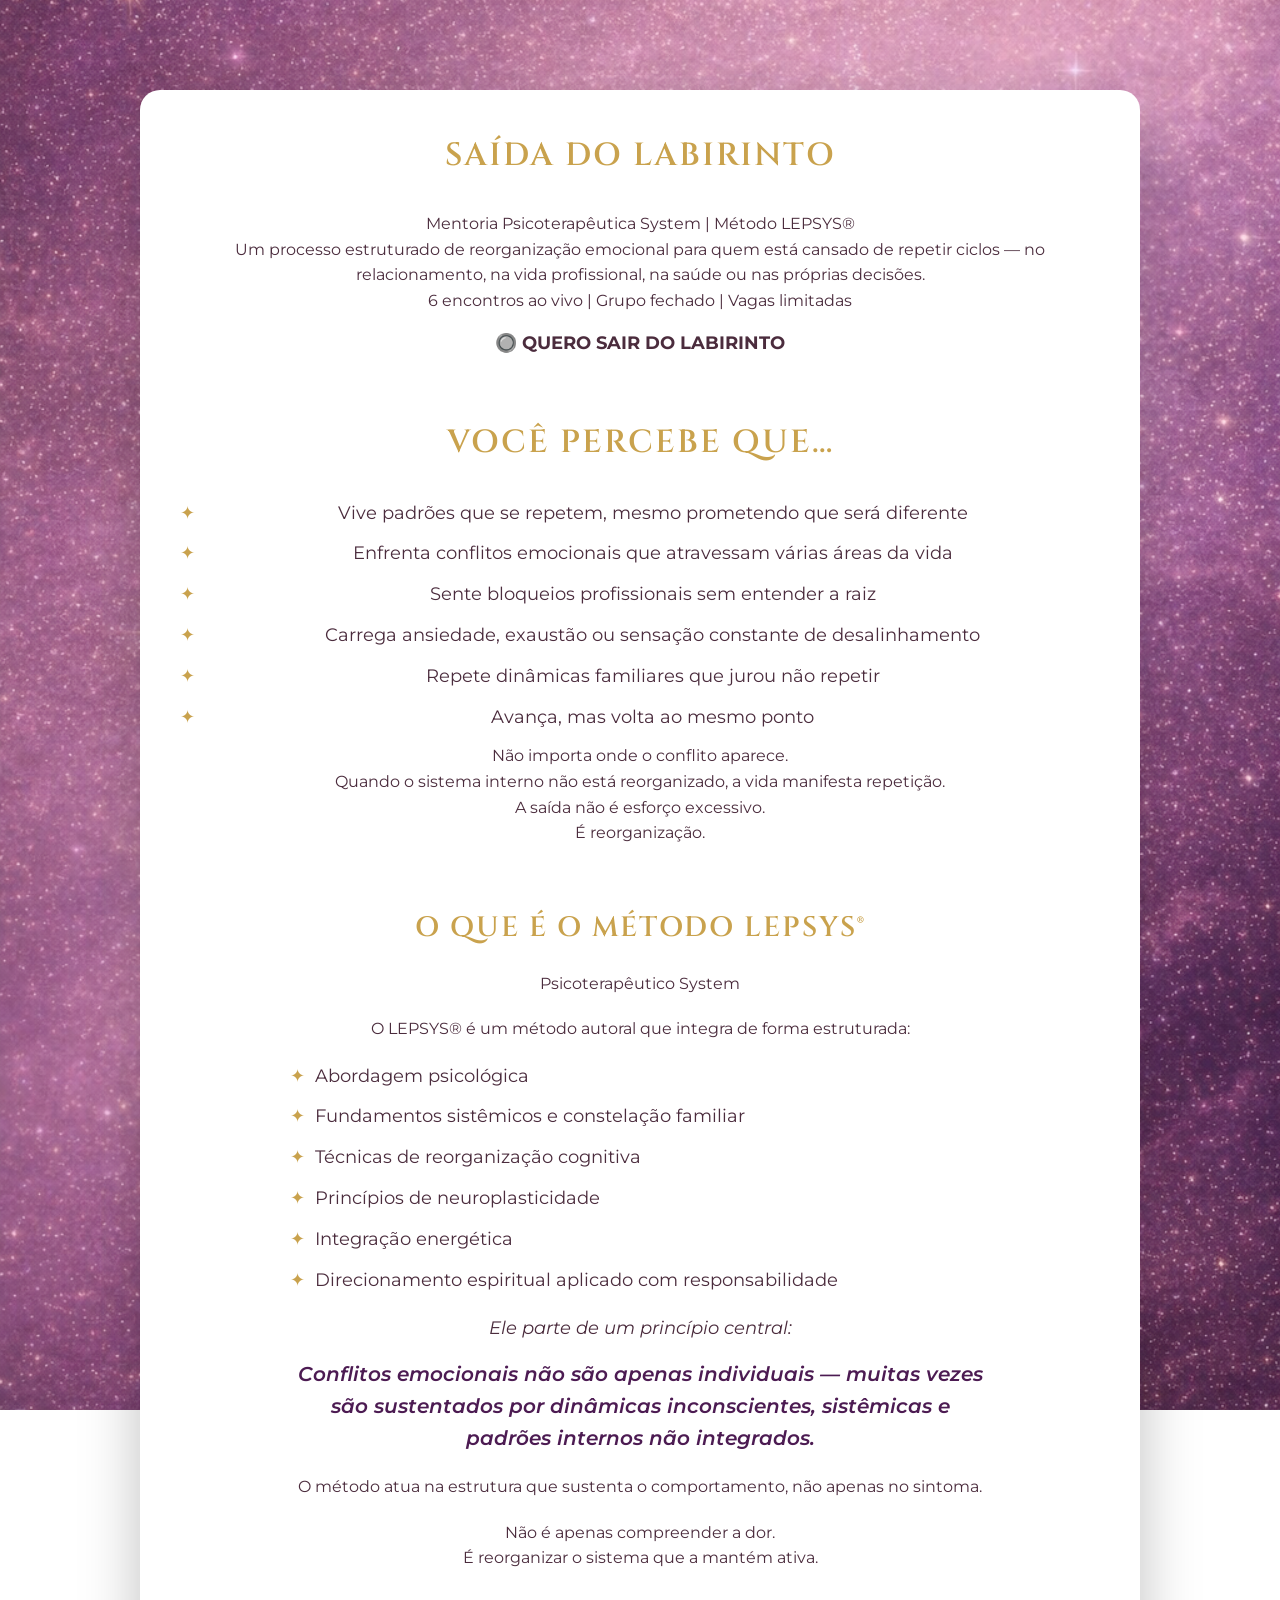
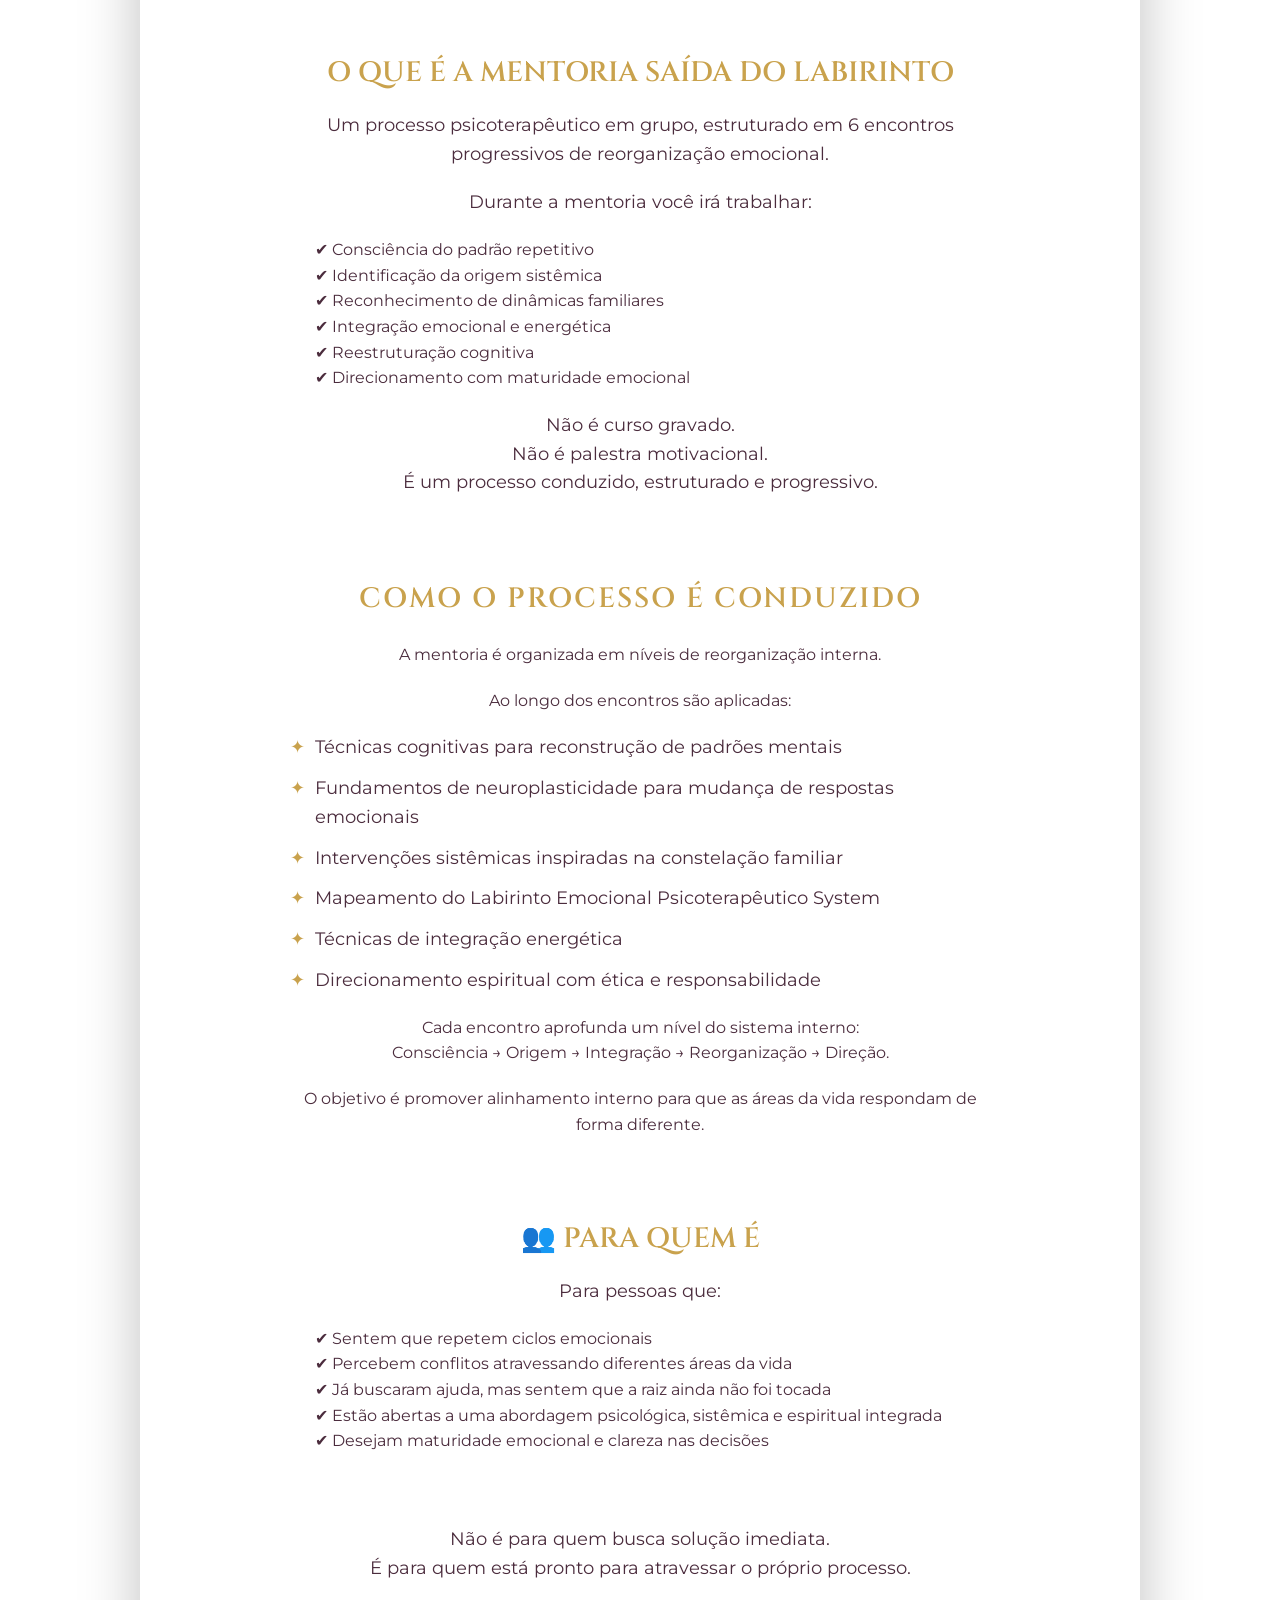
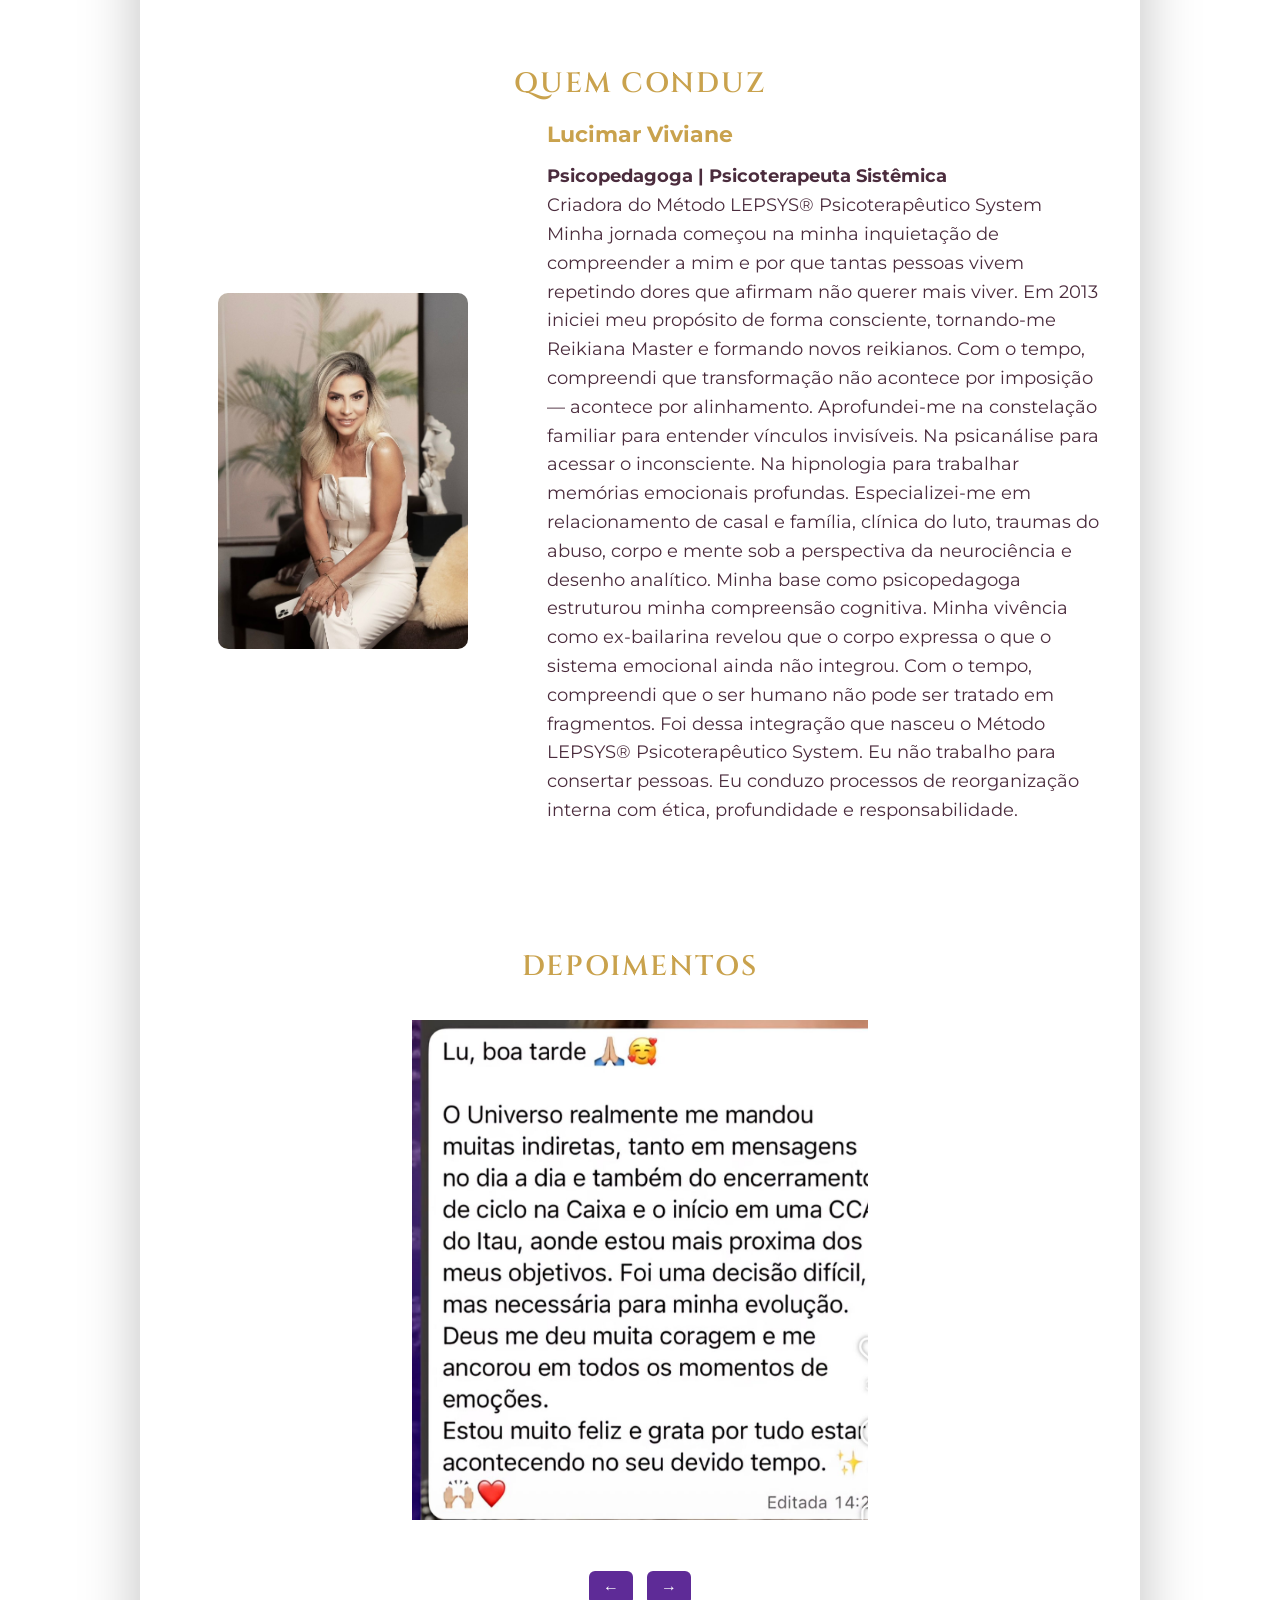
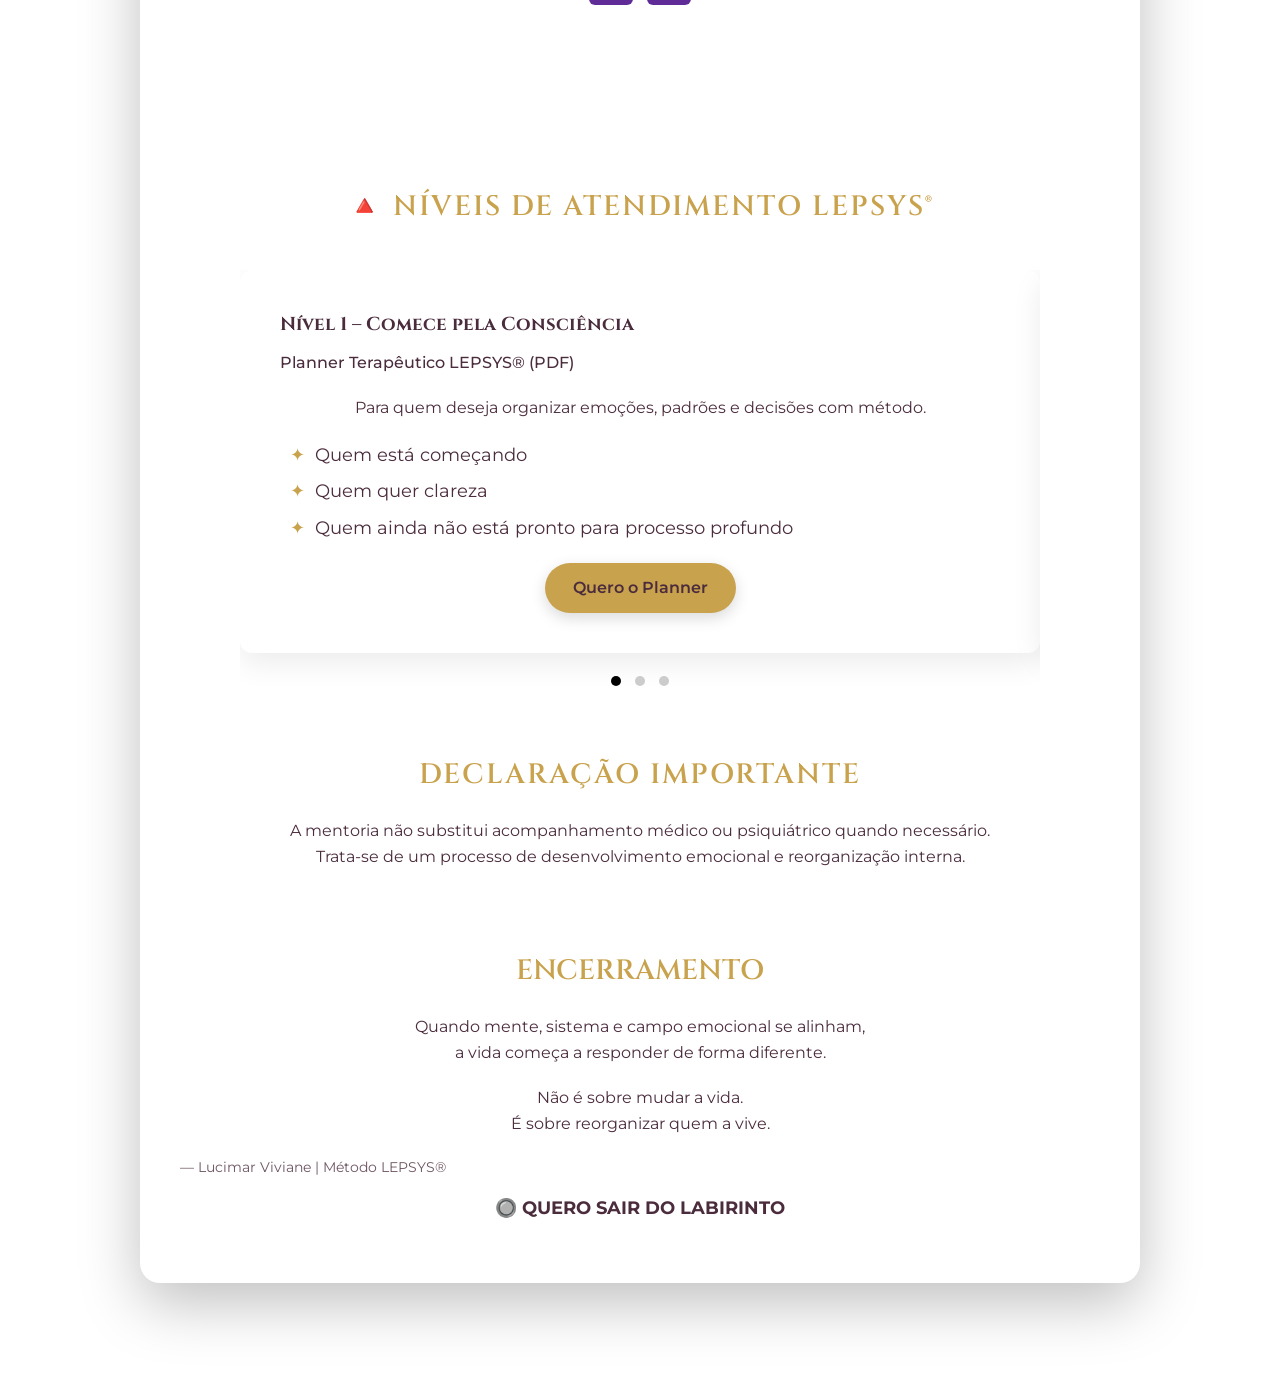
==== commit b2627566: "phase 5" ====
--- a/ProjetoLucimar/index.html
+++ b/ProjetoLucimar/index.html
@@ -115,7 +115,7 @@
           <li>✔ Já buscaram ajuda, mas sentem que a raiz ainda não foi tocada</li>
           <li>✔ Estão abertas a uma abordagem psicológica, sistêmica e espiritual integrada</li>
           <li>✔ Desejam maturidade emocional e clareza nas decisões</li>
-        </ul> 
+        </ul>
         <br><br>
         <p>Não é para quem busca solução imediata.<br>É para quem está pronto para atravessar o próprio processo.</p>
       </div>
@@ -153,6 +153,53 @@
 
               Eu não trabalho para consertar pessoas.
               Eu conduzo processos de reorganização interna com ética, profundidade e responsabilidade.</p>
+          </div>
+        </div>
+      </div>
+
+      <!-- ===================== -->
+      <!-- DEPOIMENTOS -->
+      <!-- ===================== -->
+
+      <div class="metodo depoimentos-section">
+        <h2>DEPOIMENTOS</h2>
+
+        <div class="depoimentos-carousel">
+          <div class="depoimentos-track">
+
+            <div class="depoimento-item">
+              <img src="../depoimentos/img1.jpeg" alt="Depoimento 1">
+            </div>
+
+            <div class="depoimento-item">
+              <img src="../depoimentos/img2.jpeg" alt="Depoimento 2">
+            </div>
+
+            <div class="depoimento-item">
+              <img src="../depoimentos/img3.jpeg" alt="Depoimento 3">
+            </div>
+
+            <div class="depoimento-item">
+              <img src="../depoimentos/img4.jpeg" alt="Depoimento 4">
+            </div>
+
+            <div class="depoimento-item">
+              <video class="plyr-video" controls>
+              <source src="../depoimentos/video.mp4" type="video/mp4">
+               </video> 
+            </div>
+
+            <div class="depoimento-item">
+              <video class="plyr-video" controls>
+              <source src="../depoimentos/video2.mp4" type="video/mp4">
+              </video>
+            </div>
+
+          </div>
+          <br><br>
+          <div class="depoimentos-controls">
+            <button id="prevDepo">←</button>
+            <button id="nextDepo">→</button>
           </div>
         </div>
       </div>
@@ -208,11 +255,6 @@
 
           </div>
 
-          <div class="carousel-controls">
-            <button onclick="prevNivel()">←</button>
-            <button onclick="nextNivel()">→</button>
-          </div>
-
           <div class="carousel-dots">
             <span class="dot active" onclick="goToNivel(0)"></span>
             <span class="dot" onclick="goToNivel(1)"></span>
--- a/ProjetoLucimar/style.css
+++ b/ProjetoLucimar/style.css
@@ -510,3 +510,64 @@
   text-align: center;
 }
 
+/* ===================== */
+/* DEPOIMENTOS */
+/* ===================== */
+
+/* ===================== */
+/* DEPOIMENTOS */
+/* ===================== */
+
+.depoimentos-section {
+  text-align: center;
+  padding: 60px 20px;
+}
+
+.depoimentos-carousel {
+  overflow: hidden;
+  position: relative;
+  max-width: 500px; /* ↓ diminui o tamanho máximo */
+  margin: 30px auto 0 auto;
+}
+
+.depoimentos-track {
+  display: flex;
+  transition: transform 0.5s ease-in-out;
+}
+
+.depoimento-item {
+  min-width: 100%;
+  display: flex;
+  justify-content: center;
+}
+
+.depoimento-item img,
+.depoimento-item video {
+  width: 100%;
+  max-height: 500px; /* limita altura */
+  object-fit: contain; /* mantém proporção */
+  border-radius: 12px;
+}
+
+.depoimentos-controls button {
+  background: #5e2b97; /* pode ajustar pro seu roxo */
+  color: white;
+  border: none;
+  padding: 8px 14px;
+  margin: 0 5px;
+  border-radius: 6px;
+  cursor: pointer;
+  font-size: 16px;
+}
+
+.depoimentos-controls button:hover {
+  opacity: 0.8;
+}
+.plyr__controls {
+    padding: 14px 18px !important;
+    border-radius: 0 0 16px 16px;
+}
+
+.plyr__controls .plyr__control {
+    margin: 0 8px !important;
+}
